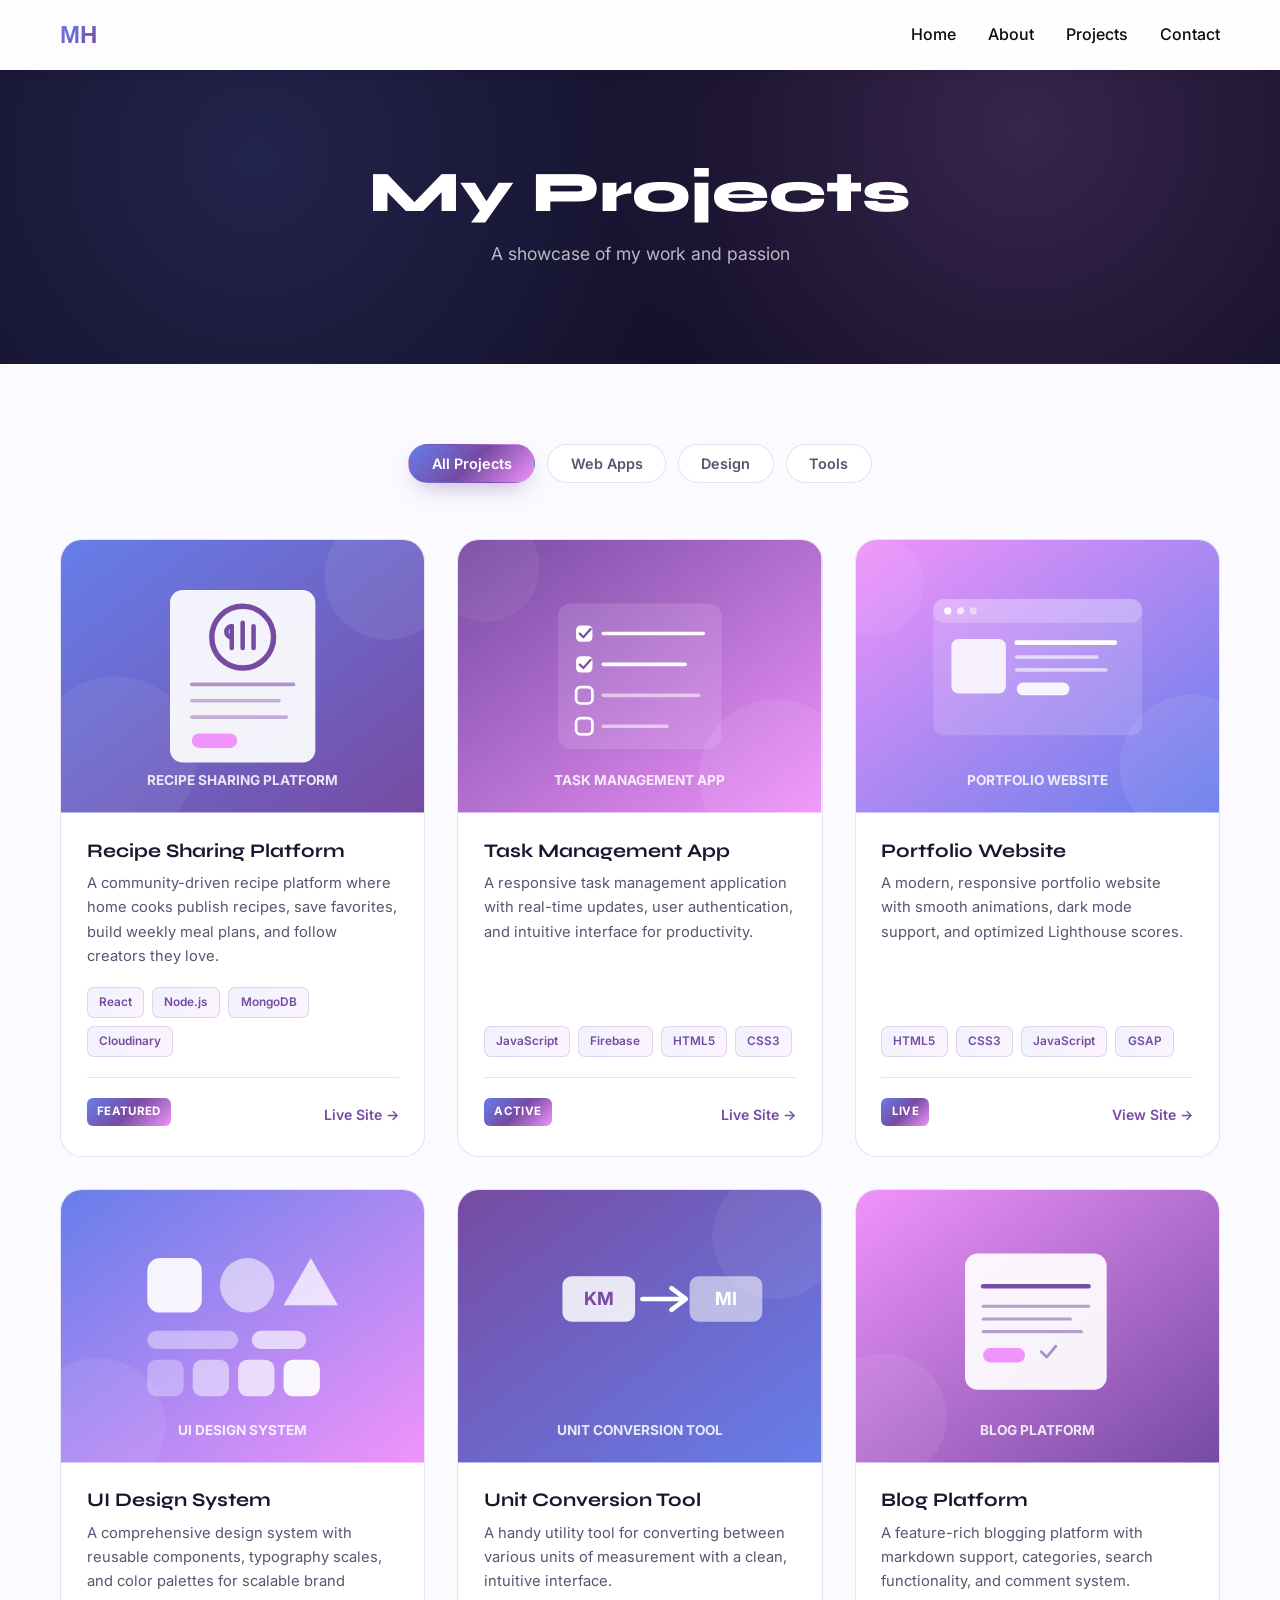
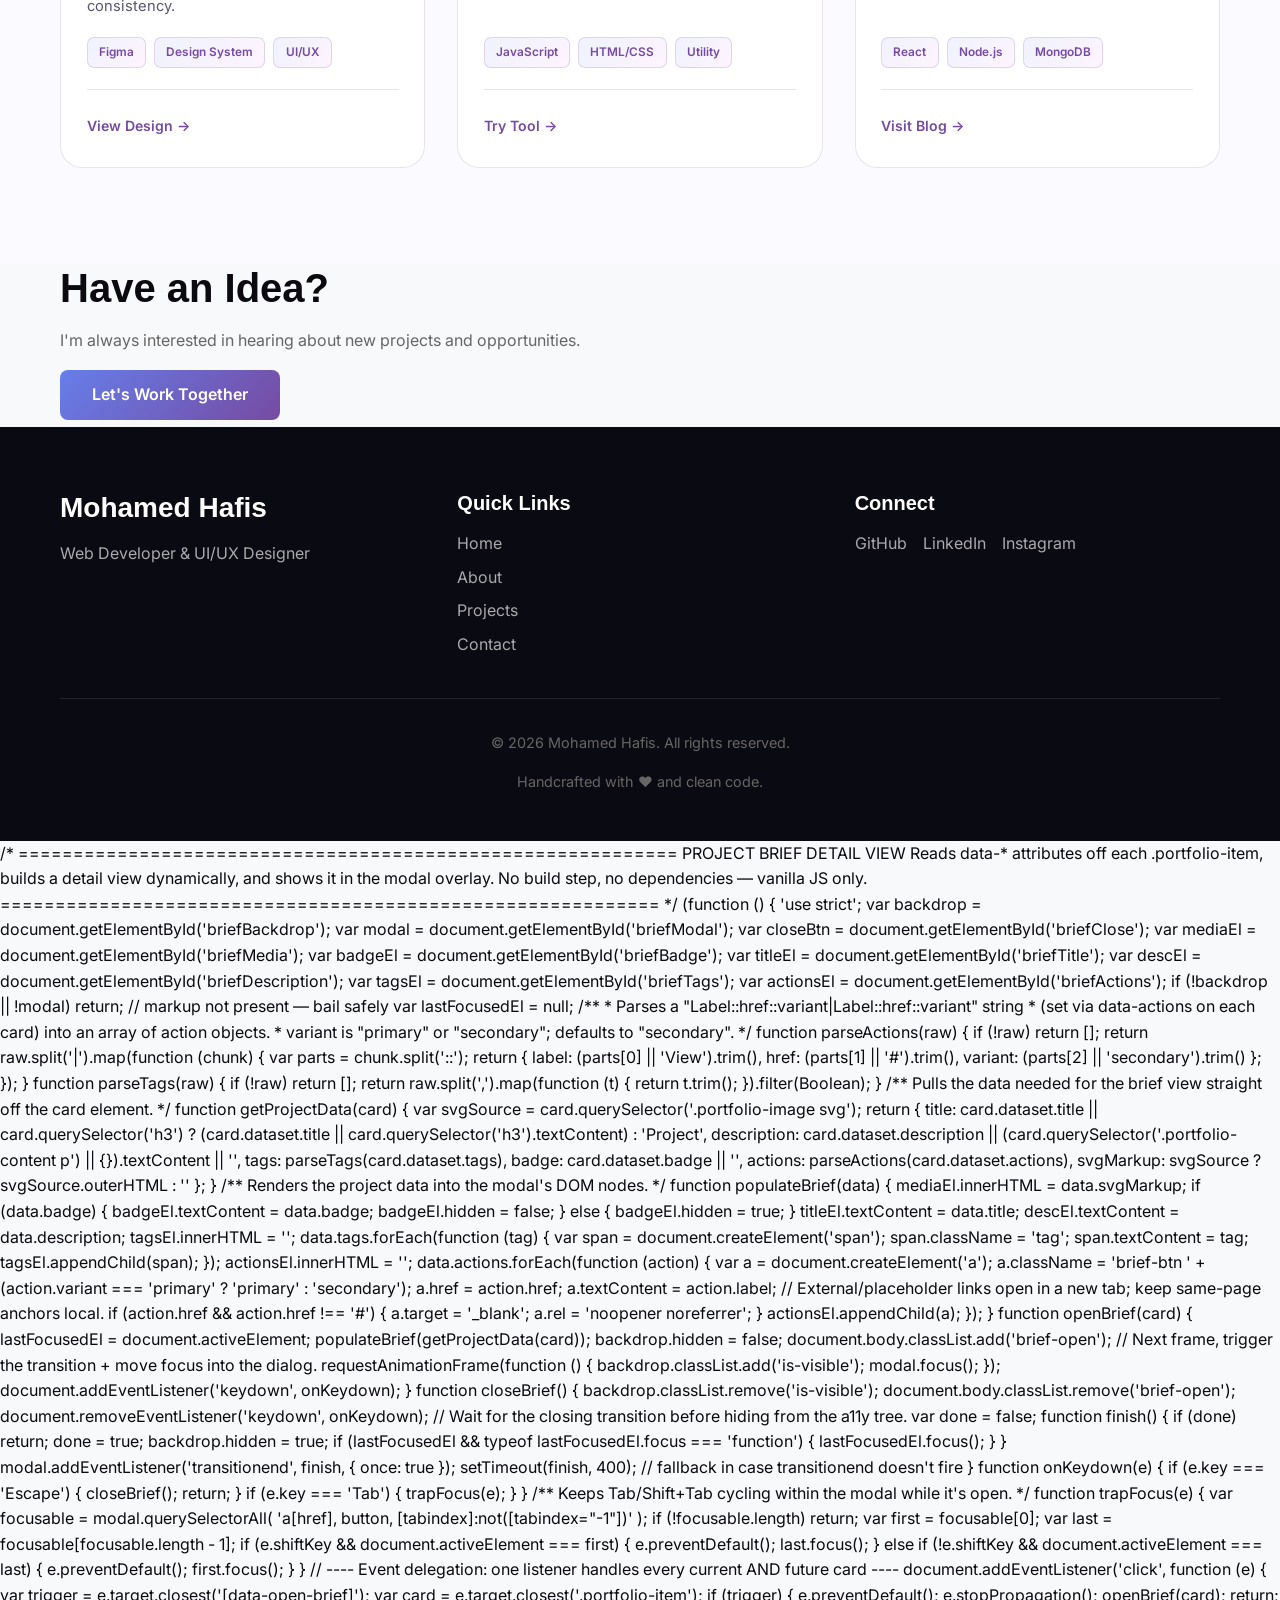
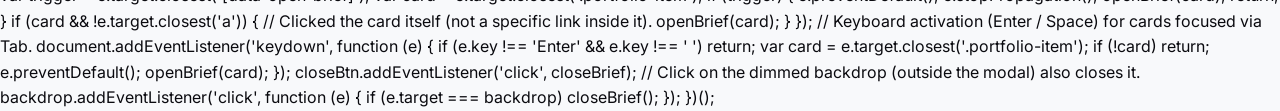
==== pages/projects.html @ 0336bd54 "Add files via upload" ====
<!DOCTYPE html>
<html lang="en">
<head>
    <meta charset="UTF-8">
    <meta name="viewport" content="width=device-width, initial-scale=1.0">
    <title>Projects - Mohamed Hafis</title>
    <link rel="stylesheet" href="../assets/css/styles.css">
    <link rel="preconnect" href="https://fonts.googleapis.com">
    <link rel="preconnect" href="https://fonts.gstatic.com" crossorigin>
    <link href="https://fonts.googleapis.com/css2?family=Inter:wght@300;400;500;600;700&family=Syne:wght@600;700;800&display=swap" rel="stylesheet">

    <!-- ============================================================
         PROJECTS PAGE — VISUAL REFRESH
         Same token system as about.html / contact.html: indigo
         #667eea / violet #764ba2 / pink #f093fb, Syne display, Inter
         body. Signature element: every placeholder image is replaced
         with a custom inline-SVG "frame" — a unique scene per project
         that visually explains what the project IS rather than
         showing a generic colored block. Each frame keeps its own
         2-color gradient drawn from the shared palette, so the grid
         feels cohesive instead of six unrelated icons.
         ============================================================ -->
    <style>
        .mh-projects {
            --ink: #1b1530;
            --muted: #5b5470;
            --indigo: #667eea;
            --violet: #764ba2;
            --pink: #f093fb;
            --spine: linear-gradient(135deg, var(--indigo), var(--violet), var(--pink));
            --paper: #fafaff;
            --line: rgba(118, 75, 162, 0.16);
        }

        .mh-projects * { box-sizing: border-box; }

        /* ---------- Hero ---------- */
        .mh-projects .page-hero {
            position: relative;
            overflow: hidden;
            background:
                radial-gradient(circle at 20% 30%, rgba(102,126,234,0.18), transparent 45%),
                radial-gradient(circle at 80% 20%, rgba(240,147,251,0.16), transparent 40%),
                #14102a;
            padding: 5.5rem 0 5rem;
            text-align: center;
        }

        .mh-projects .page-hero h1 {
            font-family: 'Syne', sans-serif;
            font-weight: 800;
            font-size: clamp(2.4rem, 5vw, 3.6rem);
            color: #ffffff;
            margin-bottom: 0.75rem;
        }

        .mh-projects .page-hero p {
            font-family: 'Inter', sans-serif;
            font-size: 1.1rem;
            color: rgba(255,255,255,0.7);
        }

        /* ---------- Portfolio section ---------- */
        .mh-projects .portfolio {
            background: var(--paper);
            padding: 5rem 0 6rem;
        }

        /* ---------- Filter buttons ---------- */
        .mh-projects .filter-buttons {
            display: flex;
            justify-content: center;
            flex-wrap: wrap;
            gap: 0.75rem;
            margin-bottom: 3.5rem;
        }

        .mh-projects .filter-btn {
            font-family: 'Inter', sans-serif;
            font-weight: 600;
            font-size: 0.9rem;
            padding: 0.65rem 1.4rem;
            border-radius: 999px;
            border: 1.5px solid var(--line);
            background: #ffffff;
            color: var(--muted);
            cursor: pointer;
            transition: all 0.3s ease;
        }

        .mh-projects .filter-btn:hover {
            border-color: rgba(118, 75, 162, 0.4);
            color: var(--ink);
            transform: translateY(-2px);
        }

        .mh-projects .filter-btn.active {
            background: var(--spine);
            color: #ffffff;
            border-color: transparent;
            box-shadow: 0 10px 24px -10px rgba(118, 75, 162, 0.55);
        }

        /* ---------- Grid & Cards ---------- */
        .mh-projects .portfolio-grid {
            display: grid;
            grid-template-columns: repeat(auto-fit, minmax(320px, 1fr));
            gap: 2rem;
        }

        .mh-projects .portfolio-item {
            background: #ffffff;
            border: 1px solid var(--line);
            border-radius: 22px;
            overflow: hidden;
            transition: transform 0.4s cubic-bezier(.2,.8,.2,1), box-shadow 0.4s ease, border-color 0.4s ease;
            display: flex;
            flex-direction: column;
        }

        .mh-projects .portfolio-item:hover {
            transform: translateY(-10px);
            border-color: rgba(118, 75, 162, 0.35);
            box-shadow: 0 30px 60px -24px rgba(102, 126, 234, 0.45), 0 0 0 1px rgba(240,147,251,0.15);
        }

        /* ---------- SVG preview frame (replaces placeholder image) ---------- */
        .mh-projects .portfolio-image {
            position: relative;
            aspect-ratio: 4 / 3;
            overflow: hidden;
        }

        .mh-projects .portfolio-image svg {
            width: 100%;
            height: 100%;
            display: block;
            transition: transform 0.5s ease;
        }

        .mh-projects .portfolio-item:hover .portfolio-image svg {
            transform: scale(1.06);
        }

        .mh-projects .portfolio-overlay {
            position: absolute;
            inset: 0;
            display: flex;
            align-items: center;
            justify-content: center;
            background: linear-gradient(165deg, rgba(27,21,48,0.0) 30%, rgba(27,21,48,0.78));
            opacity: 0;
            transition: opacity 0.35s ease;
        }

        .mh-projects .portfolio-item:hover .portfolio-overlay {
            opacity: 1;
        }

        .mh-projects .portfolio-link {
            font-family: 'Inter', sans-serif;
            font-weight: 700;
            font-size: 0.9rem;
            color: var(--ink);
            background: #ffffff;
            padding: 0.7rem 1.5rem;
            border-radius: 999px;
            text-decoration: none;
            transform: translateY(14px);
            opacity: 0;
            transition: transform 0.35s ease, opacity 0.35s ease;
        }

        .mh-projects .portfolio-item:hover .portfolio-link {
            transform: translateY(0);
            opacity: 1;
        }

        /* ---------- Card content ---------- */
        .mh-projects .portfolio-content {
            padding: 1.6rem 1.6rem 1.8rem;
            display: flex;
            flex-direction: column;
            flex: 1;
        }

        .mh-projects .portfolio-content h3 {
            font-family: 'Syne', sans-serif;
            font-weight: 700;
            font-size: 1.2rem;
            color: var(--ink);
            margin-bottom: 0.6rem;
        }

        .mh-projects .portfolio-content p {
            font-family: 'Inter', sans-serif;
            font-size: 0.92rem;
            line-height: 1.65;
            color: var(--muted);
            margin-bottom: 1.2rem;
            flex: 1;
        }

        .mh-projects .portfolio-tags {
            display: flex;
            flex-wrap: wrap;
            gap: 0.5rem;
            margin-bottom: 1.3rem;
        }

        .mh-projects .tag {
            font-family: 'Inter', sans-serif;
            font-weight: 600;
            font-size: 0.74rem;
            padding: 0.3rem 0.7rem;
            border-radius: 7px;
            background: linear-gradient(135deg, rgba(102,126,234,0.1), rgba(240,147,251,0.1));
            color: var(--violet);
            border: 1px solid rgba(118, 75, 162, 0.18);
        }

        .mh-projects .portfolio-meta {
            display: flex;
            align-items: center;
            justify-content: space-between;
            padding-top: 1.1rem;
            border-top: 1px solid var(--line);
        }

        .mh-projects .badge {
            font-family: 'Inter', sans-serif;
            font-weight: 700;
            font-size: 0.72rem;
            letter-spacing: 0.03em;
            text-transform: uppercase;
            padding: 0.3rem 0.65rem;
            border-radius: 6px;
            background: var(--spine);
            color: #ffffff;
        }

        .mh-projects .link-arrow {
            font-family: 'Inter', sans-serif;
            font-weight: 600;
            font-size: 0.88rem;
            color: var(--violet);
            text-decoration: none;
            transition: color 0.25s ease, transform 0.25s ease;
            display: inline-block;
        }

        .mh-projects .link-arrow:hover {
            color: var(--pink);
            transform: translateX(3px);
        }

        /* ---------- Reduced motion ---------- */
        @media (prefers-reduced-motion: reduce) {
            .mh-projects * { transition: none !important; }
        }

        /* ---------- Responsive ---------- */
        @media (max-width: 640px) {
            .mh-projects .filter-buttons { gap: 0.5rem; }
            .mh-projects .filter-btn { padding: 0.55rem 1.1rem; font-size: 0.84rem; }
        }

        /* ---------- Clickable card affordance ---------- */
        .mh-projects .portfolio-item {
            cursor: pointer;
        }

        .mh-projects .portfolio-item:focus-visible {
            outline: 2px solid var(--violet);
            outline-offset: 4px;
        }

        /* ============================================================
           PROJECT BRIEF DETAIL VIEW — modal overlay
           Reuses --indigo / --violet / --pink / --spine / --ink / --muted
           ============================================================ */
        .brief-backdrop {
            position: fixed;
            inset: 0;
            z-index: 1000;
            display: flex;
            align-items: center;
            justify-content: center;
            padding: 5vh 1.25rem;
            background: rgba(20, 16, 42, 0.6);
            backdrop-filter: blur(6px);
            opacity: 0;
            transition: opacity 0.3s ease;
        }

        .brief-backdrop[hidden] {
            display: none;
        }

        .brief-backdrop.is-visible {
            opacity: 1;
        }

        .brief-modal {
            position: relative;
            width: min(720px, 100%);
            max-height: 90vh;
            overflow-y: auto;
            background: #ffffff;
            border-radius: 24px;
            box-shadow: 0 40px 90px -30px rgba(27, 21, 48, 0.55);
            transform: translateY(28px) scale(0.97);
            opacity: 0;
            transition: transform 0.35s cubic-bezier(.2,.8,.2,1), opacity 0.3s ease;
        }

        .brief-backdrop.is-visible .brief-modal {
            transform: translateY(0) scale(1);
            opacity: 1;
        }

        .brief-close {
            position: absolute;
            top: 1.1rem;
            right: 1.1rem;
            z-index: 2;
            width: 38px;
            height: 38px;
            display: flex;
            align-items: center;
            justify-content: center;
            border-radius: 50%;
            border: none;
            background: rgba(255, 255, 255, 0.9);
            color: var(--ink);
            cursor: pointer;
            box-shadow: 0 6px 16px -4px rgba(27, 21, 48, 0.25);
            transition: background 0.25s ease, color 0.25s ease, transform 0.25s ease;
        }

        .brief-close:hover {
            background: var(--spine);
            color: #ffffff;
            transform: rotate(90deg);
        }

        .brief-media {
            aspect-ratio: 16 / 9;
            overflow: hidden;
            border-radius: 24px 24px 0 0;
        }

        .brief-media svg {
            width: 100%;
            height: 100%;
            display: block;
        }

        .brief-body {
            padding: 2rem 2.2rem 2.4rem;
        }

        .brief-badge {
            display: inline-block;
            font-family: 'Inter', sans-serif;
            font-weight: 700;
            font-size: 0.72rem;
            letter-spacing: 0.03em;
            text-transform: uppercase;
            padding: 0.32rem 0.75rem;
            border-radius: 6px;
            background: var(--spine);
            color: #ffffff;
            margin-bottom: 0.9rem;
        }

        .brief-title {
            font-family: 'Syne', sans-serif;
            font-weight: 800;
            font-size: clamp(1.5rem, 3vw, 2rem);
            color: var(--ink);
            margin-bottom: 0.9rem;
        }

        .brief-description {
            font-family: 'Inter', sans-serif;
            font-size: 1rem;
            line-height: 1.75;
            color: var(--muted);
            margin-bottom: 1.5rem;
        }

        .brief-tags {
            display: flex;
            flex-wrap: wrap;
            gap: 0.55rem;
            margin-bottom: 1.8rem;
            padding-bottom: 1.8rem;
            border-bottom: 1px solid var(--line);
        }

        .brief-tags .tag {
            font-family: 'Inter', sans-serif;
            font-weight: 600;
            font-size: 0.78rem;
            padding: 0.34rem 0.8rem;
            border-radius: 7px;
            background: linear-gradient(135deg, rgba(102,126,234,0.1), rgba(240,147,251,0.1));
            color: var(--violet);
            border: 1px solid rgba(118, 75, 162, 0.18);
        }

        .brief-actions {
            display: flex;
            flex-wrap: wrap;
            gap: 0.9rem;
        }

        .brief-actions .brief-btn {
            font-family: 'Inter', sans-serif;
            font-weight: 700;
            font-size: 0.92rem;
            padding: 0.8rem 1.6rem;
            border-radius: 999px;
            text-decoration: none;
            display: inline-flex;
            align-items: center;
            gap: 0.5rem;
            transition: transform 0.25s ease, box-shadow 0.25s ease, opacity 0.25s ease;
        }

        .brief-actions .brief-btn.primary {
            background: var(--spine);
            color: #ffffff;
            box-shadow: 0 14px 30px -12px rgba(118, 75, 162, 0.55);
        }

        .brief-actions .brief-btn.primary:hover {
            transform: translateY(-2px);
            box-shadow: 0 18px 36px -12px rgba(118, 75, 162, 0.65);
        }

        .brief-actions .brief-btn.secondary {
            background: #ffffff;
            color: var(--ink);
            border: 1.5px solid var(--line);
        }

        .brief-actions .brief-btn.secondary:hover {
            border-color: rgba(118, 75, 162, 0.4);
            transform: translateY(-2px);
        }

        /* Body lock while modal is open */
        body.brief-open {
            overflow: hidden;
        }

        @media (max-width: 640px) {
            .brief-backdrop { padding: 0; align-items: flex-end; }
            .brief-modal {
                width: 100%;
                max-height: 92vh;
                border-radius: 24px 24px 0 0;
            }
            .brief-media { border-radius: 24px 24px 0 0; }
            .brief-body { padding: 1.6rem 1.4rem 2rem; }
        }

        @media (prefers-reduced-motion: reduce) {
            .brief-backdrop, .brief-modal, .brief-close { transition: none !important; }
        }
    </style>
</head>
<body class="mh-projects">
    <!-- Navigation -->
    <nav class="navbar">
        <div class="container">
            <div class="nav-content">
                <div class="logo">
                    <a href="../index.html"><span class="logo-text">MH</span></a>
                </div>
                <ul class="nav-links">
                    <li><a href="../index.html">Home</a></li>
                    <li><a href="about.html">About</a></li>
                    <li><a href="projects.html">Projects</a></li>
                    <li><a href="contact.html">Contact</a></li>
                </ul>
                <div class="hamburger">
                    <span></span>
                    <span></span>
                    <span></span>
                </div>
            </div>
        </div>
    </nav>

    <!-- Projects Hero Section -->
    <section class="page-hero">
        <div class="container">
            <h1>My Projects</h1>
            <p>A showcase of my work and passion</p>
        </div>
    </section>

    <!-- Portfolio Filter -->
    <section class="portfolio">
        <div class="container">
            <div class="filter-buttons">
                <button class="filter-btn active" data-filter="all">All Projects</button>
                <button class="filter-btn" data-filter="web">Web Apps</button>
                <button class="filter-btn" data-filter="design">Design</button>
                <button class="filter-btn" data-filter="tools">Tools</button>
            </div>

            <!-- Projects Grid -->
            <div class="portfolio-grid">
                <!-- Project 1: Recipe Sharing Platform -->
                <div class="portfolio-item"
                     data-category="web"
                     tabindex="0"
                     role="button"
                     aria-haspopup="dialog"
                     data-title="Recipe Sharing Platform"
                     data-description="A community-driven recipe platform built with React and Node.js where home cooks can publish recipes, save favorites, build weekly meal plans, and follow creators. Includes ingredient-based search, serving-size scaling, and a print-friendly recipe view."
                     data-tags="React,Node.js,MongoDB,Cloudinary"
                     data-badge="Featured"
                     data-gradient="g1"
                     data-actions="Live Site::#::primary|Source Code::https://github.com/mdhafiss123-git::secondary">
                    <div class="portfolio-image">
                        <svg viewBox="0 0 400 300" xmlns="http://www.w3.org/2000/svg" role="img" aria-label="Recipe Sharing Platform illustration">
                            <defs>
                                <linearGradient id="g1" x1="0%" y1="0%" x2="100%" y2="100%">
                                    <stop offset="0%" stop-color="#667eea"/>
                                    <stop offset="100%" stop-color="#764ba2"/>
                                </linearGradient>
                            </defs>
                            <rect width="400" height="300" fill="url(#g1)"/>
                            <circle cx="60" cy="240" r="90" fill="#ffffff" opacity="0.06"/>
                            <circle cx="360" cy="40" r="70" fill="#ffffff" opacity="0.07"/>
                            <g transform="translate(120,55)">
                                <rect x="0" y="0" width="160" height="190" rx="14" fill="#ffffff" opacity="0.92"/>
                                <circle cx="80" cy="52" r="34" fill="none" stroke="#764ba2" stroke-width="6"/>
                                <path d="M68 40v24M80 36v28M92 40v24" stroke="#764ba2" stroke-width="5" stroke-linecap="round"/>
                                <path d="M68 40a6 6 0 0 0 0 12" fill="none" stroke="#764ba2" stroke-width="5" stroke-linecap="round"/>
                                <line x1="24" y1="104" x2="136" y2="104" stroke="#764ba2" stroke-width="4" stroke-linecap="round" opacity="0.55"/>
                                <line x1="24" y1="122" x2="120" y2="122" stroke="#764ba2" stroke-width="4" stroke-linecap="round" opacity="0.4"/>
                                <line x1="24" y1="140" x2="128" y2="140" stroke="#764ba2" stroke-width="4" stroke-linecap="round" opacity="0.4"/>
                                <rect x="24" y="158" width="50" height="16" rx="8" fill="#f093fb"/>
                            </g>
                            <text x="200" y="270" font-family="Inter, sans-serif" font-size="15" font-weight="700" fill="#ffffff" text-anchor="middle" opacity="0.85">RECIPE SHARING PLATFORM</text>
                        </svg>
                        <div class="portfolio-overlay">
                            <a href="#" class="portfolio-link" data-open-brief>View Project</a>
                        </div>
                    </div>
                    <div class="portfolio-content">
                        <h3>Recipe Sharing Platform</h3>
                        <p>A community-driven recipe platform where home cooks publish recipes, save favorites, build weekly meal plans, and follow creators they love.</p>
                        <div class="portfolio-tags">
                            <span class="tag">React</span>
                            <span class="tag">Node.js</span>
                            <span class="tag">MongoDB</span>
                            <span class="tag">Cloudinary</span>
                        </div>
                        <div class="portfolio-meta">
                            <span class="badge">Featured</span>
                            <a href="#" class="link-arrow" data-open-brief>Live Site →</a>
                        </div>
                    </div>
                </div>

                <!-- Project 2: Task Management App -->
                <div class="portfolio-item"
                     data-category="web"
                     tabindex="0"
                     role="button"
                     aria-haspopup="dialog"
                     data-title="Task Management App"
                     data-description="A responsive task management application with real-time updates, user authentication, and an intuitive interface for productivity. Supports drag-and-drop boards, due-date reminders, and shared team workspaces."
                     data-tags="JavaScript,Firebase,HTML5,CSS3"
                     data-badge="Active"
                     data-gradient="g2"
                     data-actions="Live Site::#::primary|Source Code::https://github.com/mdhafiss123-git::secondary">
                    <div class="portfolio-image">
                        <svg viewBox="0 0 400 300" xmlns="http://www.w3.org/2000/svg" role="img" aria-label="Task Management App illustration">
                            <defs>
                                <linearGradient id="g2" x1="0%" y1="0%" x2="100%" y2="100%">
                                    <stop offset="0%" stop-color="#764ba2"/>
                                    <stop offset="100%" stop-color="#f093fb"/>
                                </linearGradient>
                            </defs>
                            <rect width="400" height="300" fill="url(#g2)"/>
                            <circle cx="350" cy="260" r="85" fill="#ffffff" opacity="0.07"/>
                            <circle cx="30" cy="30" r="60" fill="#ffffff" opacity="0.06"/>
                            <g transform="translate(110,70)">
                                <rect x="0" y="0" width="180" height="160" rx="14" fill="#ffffff" opacity="0.12"/>
                                <g transform="translate(20,24)">
                                    <rect x="0" y="0" width="18" height="18" rx="5" fill="#ffffff"/>
                                    <path d="M4 9l4 4 8-9" stroke="#764ba2" stroke-width="2.4" fill="none" stroke-linecap="round" stroke-linejoin="round"/>
                                    <line x1="30" y1="9" x2="140" y2="9" stroke="#ffffff" stroke-width="4" stroke-linecap="round"/>
                                </g>
                                <g transform="translate(20,58)">
                                    <rect x="0" y="0" width="18" height="18" rx="5" fill="#ffffff"/>
                                    <path d="M4 9l4 4 8-9" stroke="#764ba2" stroke-width="2.4" fill="none" stroke-linecap="round" stroke-linejoin="round"/>
                                    <line x1="30" y1="9" x2="120" y2="9" stroke="#ffffff" stroke-width="4" stroke-linecap="round"/>
                                </g>
                                <g transform="translate(20,92)">
                                    <rect x="0" y="0" width="18" height="18" rx="5" fill="none" stroke="#ffffff" stroke-width="3"/>
                                    <line x1="30" y1="9" x2="135" y2="9" stroke="#ffffff" stroke-width="4" stroke-linecap="round" opacity="0.55"/>
                                </g>
                                <g transform="translate(20,126)">
                                    <rect x="0" y="0" width="18" height="18" rx="5" fill="none" stroke="#ffffff" stroke-width="3"/>
                                    <line x1="30" y1="9" x2="100" y2="9" stroke="#ffffff" stroke-width="4" stroke-linecap="round" opacity="0.55"/>
                                </g>
                            </g>
                            <text x="200" y="270" font-family="Inter, sans-serif" font-size="15" font-weight="700" fill="#ffffff" text-anchor="middle" opacity="0.85">TASK MANAGEMENT APP</text>
                        </svg>
                        <div class="portfolio-overlay">
                            <a href="#" class="portfolio-link" data-open-brief>View Project</a>
                        </div>
                    </div>
                    <div class="portfolio-content">
                        <h3>Task Management App</h3>
                        <p>A responsive task management application with real-time updates, user authentication, and intuitive interface for productivity.</p>
                        <div class="portfolio-tags">
                            <span class="tag">JavaScript</span>
                            <span class="tag">Firebase</span>
                            <span class="tag">HTML5</span>
                            <span class="tag">CSS3</span>
                        </div>
                        <div class="portfolio-meta">
                            <span class="badge">Active</span>
                            <a href="#" class="link-arrow" data-open-brief>Live Site →</a>
                        </div>
                    </div>
                </div>

                <!-- Project 3: Portfolio Website -->
                <div class="portfolio-item"
                     data-category="web"
                     tabindex="0"
                     role="button"
                     aria-haspopup="dialog"
                     data-title="Portfolio Website"
                     data-description="A modern, responsive portfolio website with smooth scroll animations, dark mode support, and optimized Lighthouse scores across performance, accessibility, and SEO."
                     data-tags="HTML5,CSS3,JavaScript,GSAP"
                     data-badge="Live"
                     data-gradient="g3"
                     data-actions="View Site::#::primary|Source Code::https://github.com/mdhafiss123-git::secondary">
                    <div class="portfolio-image">
                        <svg viewBox="0 0 400 300" xmlns="http://www.w3.org/2000/svg" role="img" aria-label="Portfolio Website illustration">
                            <defs>
                                <linearGradient id="g3" x1="0%" y1="0%" x2="100%" y2="100%">
                                    <stop offset="0%" stop-color="#f093fb"/>
                                    <stop offset="100%" stop-color="#667eea"/>
                                </linearGradient>
                            </defs>
                            <rect width="400" height="300" fill="url(#g3)"/>
                            <circle cx="370" cy="250" r="80" fill="#ffffff" opacity="0.07"/>
                            <circle cx="20" cy="50" r="55" fill="#ffffff" opacity="0.06"/>
                            <g transform="translate(85,65)">
                                <rect x="0" y="0" width="230" height="150" rx="12" fill="#ffffff" opacity="0.14"/>
                                <rect x="0" y="0" width="230" height="26" rx="12" fill="#ffffff" opacity="0.22"/>
                                <circle cx="16" cy="13" r="4" fill="#ffffff"/>
                                <circle cx="30" cy="13" r="4" fill="#ffffff" opacity="0.7"/>
                                <circle cx="44" cy="13" r="4" fill="#ffffff" opacity="0.45"/>
                                <rect x="20" y="44" width="60" height="60" rx="8" fill="#ffffff" opacity="0.85"/>
                                <line x1="92" y1="48" x2="200" y2="48" stroke="#ffffff" stroke-width="5" stroke-linecap="round"/>
                                <line x1="92" y1="64" x2="180" y2="64" stroke="#ffffff" stroke-width="4" stroke-linecap="round" opacity="0.6"/>
                                <line x1="92" y1="78" x2="190" y2="78" stroke="#ffffff" stroke-width="4" stroke-linecap="round" opacity="0.6"/>
                                <rect x="92" y="92" width="58" height="14" rx="7" fill="#ffffff" opacity="0.9"/>
                            </g>
                            <text x="200" y="270" font-family="Inter, sans-serif" font-size="15" font-weight="700" fill="#ffffff" text-anchor="middle" opacity="0.85">PORTFOLIO WEBSITE</text>
                        </svg>
                        <div class="portfolio-overlay">
                            <a href="#" class="portfolio-link" data-open-brief>View Project</a>
                        </div>
                    </div>
                    <div class="portfolio-content">
                        <h3>Portfolio Website</h3>
                        <p>A modern, responsive portfolio website with smooth animations, dark mode support, and optimized Lighthouse scores.</p>
                        <div class="portfolio-tags">
                            <span class="tag">HTML5</span>
                            <span class="tag">CSS3</span>
                            <span class="tag">JavaScript</span>
                            <span class="tag">GSAP</span>
                        </div>
                        <div class="portfolio-meta">
                            <span class="badge">Live</span>
                            <a href="#" class="link-arrow" data-open-brief>View Site →</a>
                        </div>
                    </div>
                </div>

                <!-- Project 4: UI Design System -->
                <div class="portfolio-item"
                     data-category="design"
                     tabindex="0"
                     role="button"
                     aria-haspopup="dialog"
                     data-title="UI Design System"
                     data-description="A comprehensive design system with reusable components, typography scales, and color palettes for scalable brand consistency across web and product teams. Documented in Figma with versioned component libraries."
                     data-tags="Figma,Design System,UI/UX"
                     data-gradient="g4"
                     data-actions="View Design::#::primary">
                    <div class="portfolio-image">
                        <svg viewBox="0 0 400 300" xmlns="http://www.w3.org/2000/svg" role="img" aria-label="UI Design System illustration">
                            <defs>
                                <linearGradient id="g4" x1="0%" y1="0%" x2="100%" y2="100%">
                                    <stop offset="0%" stop-color="#667eea"/>
                                    <stop offset="100%" stop-color="#f093fb"/>
                                </linearGradient>
                            </defs>
                            <rect width="400" height="300" fill="url(#g4)"/>
                            <circle cx="40" cy="260" r="75" fill="#ffffff" opacity="0.07"/>
                            <g transform="translate(95,75)">
                                <rect x="0" y="0" width="60" height="60" rx="14" fill="#ffffff" opacity="0.92"/>
                                <circle cx="110" cy="30" r="30" fill="#ffffff" opacity="0.55"/>
                                <polygon points="180,0 210,52 150,52" fill="#ffffff" opacity="0.75"/>
                                <rect x="0" y="80" width="100" height="20" rx="10" fill="#ffffff" opacity="0.4"/>
                                <rect x="115" y="80" width="60" height="20" rx="10" fill="#ffffff" opacity="0.65"/>
                                <rect x="0" y="112" width="40" height="40" rx="10" fill="#ffffff" opacity="0.3"/>
                                <rect x="50" y="112" width="40" height="40" rx="10" fill="#ffffff" opacity="0.5"/>
                                <rect x="100" y="112" width="40" height="40" rx="10" fill="#ffffff" opacity="0.7"/>
                                <rect x="150" y="112" width="40" height="40" rx="10" fill="#ffffff" opacity="0.92"/>
                            </g>
                            <text x="200" y="270" font-family="Inter, sans-serif" font-size="15" font-weight="700" fill="#ffffff" text-anchor="middle" opacity="0.85">UI DESIGN SYSTEM</text>
                        </svg>
                        <div class="portfolio-overlay">
                            <a href="#" class="portfolio-link" data-open-brief>View Design</a>
                        </div>
                    </div>
                    <div class="portfolio-content">
                        <h3>UI Design System</h3>
                        <p>A comprehensive design system with reusable components, typography scales, and color palettes for scalable brand consistency.</p>
                        <div class="portfolio-tags">
                            <span class="tag">Figma</span>
                            <span class="tag">Design System</span>
                            <span class="tag">UI/UX</span>
                        </div>
                        <div class="portfolio-meta">
                            <a href="#" class="link-arrow" data-open-brief>View Design →</a>
                        </div>
                    </div>
                </div>

                <!-- Project 5: Unit Conversion Tool -->
                <div class="portfolio-item"
                     data-category="tools"
                     tabindex="0"
                     role="button"
                     aria-haspopup="dialog"
                     data-title="Unit Conversion Tool"
                     data-description="A handy utility tool for converting between various units of measurement with a clean, intuitive interface. Supports length, weight, temperature, and currency, with instant results as you type."
                     data-tags="JavaScript,HTML/CSS,Utility"
                     data-gradient="g5"
                     data-actions="Try Tool::#::primary|Source Code::https://github.com/mdhafiss123-git::secondary">
                    <div class="portfolio-image">
                        <svg viewBox="0 0 400 300" xmlns="http://www.w3.org/2000/svg" role="img" aria-label="Unit Conversion Tool illustration">
                            <defs>
                                <linearGradient id="g5" x1="0%" y1="0%" x2="100%" y2="100%">
                                    <stop offset="0%" stop-color="#764ba2"/>
                                    <stop offset="100%" stop-color="#667eea"/>
                                </linearGradient>
                            </defs>
                            <rect width="400" height="300" fill="url(#g5)"/>
                            <circle cx="350" cy="50" r="70" fill="#ffffff" opacity="0.06"/>
                            <g transform="translate(115,95)">
                                <rect x="0" y="0" width="80" height="50" rx="10" fill="#ffffff" opacity="0.85"/>
                                <text x="40" y="32" font-family="Inter, sans-serif" font-size="20" font-weight="700" fill="#764ba2" text-anchor="middle">KM</text>
                                <path d="M88 25h44" stroke="#ffffff" stroke-width="5" stroke-linecap="round"/>
                                <path d="M120 13l16 12-16 12" fill="none" stroke="#ffffff" stroke-width="5" stroke-linecap="round" stroke-linejoin="round"/>
                                <rect x="140" y="0" width="80" height="50" rx="10" fill="#ffffff" opacity="0.55"/>
                                <text x="180" y="32" font-family="Inter, sans-serif" font-size="20" font-weight="700" fill="#ffffff" text-anchor="middle">MI</text>
                            </g>
                            <text x="200" y="270" font-family="Inter, sans-serif" font-size="15" font-weight="700" fill="#ffffff" text-anchor="middle" opacity="0.85">UNIT CONVERSION TOOL</text>
                        </svg>
                        <div class="portfolio-overlay">
                            <a href="#" class="portfolio-link" data-open-brief>View Tool</a>
                        </div>
                    </div>
                    <div class="portfolio-content">
                        <h3>Unit Conversion Tool</h3>
                        <p>A handy utility tool for converting between various units of measurement with a clean, intuitive interface.</p>
                        <div class="portfolio-tags">
                            <span class="tag">JavaScript</span>
                            <span class="tag">HTML/CSS</span>
                            <span class="tag">Utility</span>
                        </div>
                        <div class="portfolio-meta">
                            <a href="#" class="link-arrow" data-open-brief>Try Tool →</a>
                        </div>
                    </div>
                </div>

                <!-- Project 6: Blog Platform -->
                <div class="portfolio-item"
                     data-category="web"
                     tabindex="0"
                     role="button"
                     aria-haspopup="dialog"
                     data-title="Blog Platform"
                     data-description="A feature-rich blogging platform with markdown support, categories, search functionality, and a comment system. Built for fast publishing with image uploads, drafts, and SEO-friendly URLs."
                     data-tags="React,Node.js,MongoDB"
                     data-gradient="g6"
                     data-actions="Visit Blog::#::primary|Source Code::https://github.com/mdhafiss123-git::secondary">
                    <div class="portfolio-image">
                        <svg viewBox="0 0 400 300" xmlns="http://www.w3.org/2000/svg" role="img" aria-label="Blog Platform illustration">
                            <defs>
                                <linearGradient id="g6" x1="0%" y1="0%" x2="100%" y2="100%">
                                    <stop offset="0%" stop-color="#f093fb"/>
                                    <stop offset="100%" stop-color="#764ba2"/>
                                </linearGradient>
                            </defs>
                            <rect width="400" height="300" fill="url(#g6)"/>
                            <circle cx="30" cy="250" r="70" fill="#ffffff" opacity="0.07"/>
                            <g transform="translate(120,70)">
                                <path d="M0 14a14 14 0 0 1 14-14h128a14 14 0 0 1 14 14v122a14 14 0 0 1-14 14H14a14 14 0 0 1-14-14z" fill="#ffffff" opacity="0.92"/>
                                <line x1="20" y1="36" x2="136" y2="36" stroke="#764ba2" stroke-width="5" stroke-linecap="round"/>
                                <line x1="20" y1="58" x2="136" y2="58" stroke="#764ba2" stroke-width="3.5" stroke-linecap="round" opacity="0.5"/>
                                <line x1="20" y1="72" x2="116" y2="72" stroke="#764ba2" stroke-width="3.5" stroke-linecap="round" opacity="0.5"/>
                                <line x1="20" y1="86" x2="128" y2="86" stroke="#764ba2" stroke-width="3.5" stroke-linecap="round" opacity="0.5"/>
                                <rect x="20" y="104" width="46" height="16" rx="8" fill="#f093fb"/>
                                <path d="M84 108l6 6 10-12" stroke="#764ba2" stroke-width="3" fill="none" stroke-linecap="round" stroke-linejoin="round" opacity="0.6"/>
                            </g>
                            <text x="200" y="270" font-family="Inter, sans-serif" font-size="15" font-weight="700" fill="#ffffff" text-anchor="middle" opacity="0.85">BLOG PLATFORM</text>
                        </svg>
                        <div class="portfolio-overlay">
                            <a href="#" class="portfolio-link" data-open-brief>View Blog</a>
                        </div>
                    </div>
                    <div class="portfolio-content">
                        <h3>Blog Platform</h3>
                        <p>A feature-rich blogging platform with markdown support, categories, search functionality, and comment system.</p>
                        <div class="portfolio-tags">
                            <span class="tag">React</span>
                            <span class="tag">Node.js</span>
                            <span class="tag">MongoDB</span>
                        </div>
                        <div class="portfolio-meta">
                            <a href="#" class="link-arrow" data-open-brief>Visit Blog →</a>
                        </div>
                    </div>
                </div>
            </div>
        </div>
    </section>

    <!-- CTA Section -->
    <section class="cta-section">
        <div class="container">
            <h2>Have an Idea?</h2>
            <p>I'm always interested in hearing about new projects and opportunities.</p>
            <a href="contact.html" class="btn btn-primary">Let's Work Together</a>
        </div>
    </section>

    <!-- Footer -->
    <footer class="footer">
        <div class="container">
            <div class="footer-content">
                <div class="footer-section">
                    <h3>Mohamed Hafis</h3>
                    <p>Web Developer & UI/UX Designer</p>
                </div>
                <div class="footer-section">
                    <h4>Quick Links</h4>
                    <ul>
                        <li><a href="../index.html">Home</a></li>
                        <li><a href="about.html">About</a></li>
                        <li><a href="projects.html">Projects</a></li>
                        <li><a href="contact.html">Contact</a></li>
                    </ul>
                </div>
                <div class="footer-section">
                    <h4>Connect</h4>
                    <div class="social-links">
                        <a href="https://github.com/mdhafiss123-git" target="_blank">GitHub</a>
                        <a href="https://www.linkedin.com/in/mdhafiss123" target="_blank">LinkedIn</a>
                        <a href="https://www.instagram.com/mdhafiss123" target="_blank">Instagram</a>
                    </div>
                </div>
            </div>
            <div class="footer-bottom">
                <p>&copy; 2026 Mohamed Hafis. All rights reserved.</p>
                <p>Handcrafted with ❤️ and clean code.</p>
            </div>
        </div>
    </footer>

    <!-- ============================================================
         PROJECT BRIEF DETAIL VIEW (modal)
         Populated dynamically by JS from each .portfolio-item's
         data-* attributes. role="dialog" + aria-modal for a11y.
         ============================================================ -->
    <div class="brief-backdrop" id="briefBackdrop" hidden>
        <div class="brief-modal"
             id="briefModal"
             role="dialog"
             aria-modal="true"
             aria-labelledby="briefTitle"
             tabindex="-1">
            <button type="button" class="brief-close" id="briefClose" aria-label="Close project brief">
                <svg viewBox="0 0 24 24" width="20" height="20" aria-hidden="true">
                    <path d="M5 5l14 14M19 5L5 19" stroke="currentColor" stroke-width="2.4" stroke-linecap="round"/>
                </svg>
            </button>

            <div class="brief-media" id="briefMedia"></div>

            <div class="brief-body">
                <span class="brief-badge" id="briefBadge" hidden></span>
                <h2 class="brief-title" id="briefTitle"></h2>
                <p class="brief-description" id="briefDescription"></p>

                <div class="brief-tags" id="briefTags"></div>

                <div class="brief-actions" id="briefActions"></div>
            </div>
        </div>
    </div>

    <script src="../assets/js/script.js"></script>
    <script src="../assets/js/portfolio-filter.js"></script>
    <script src="../assets/js/project-brief.js"></script>
</body>
</html>
/* ============================================================
   PROJECT BRIEF DETAIL VIEW
   Reads data-* attributes off each .portfolio-item, builds a
   detail view dynamically, and shows it in the modal overlay.
   No build step, no dependencies — vanilla JS only.
   ============================================================ */
(function () {
    'use strict';

    var backdrop = document.getElementById('briefBackdrop');
    var modal = document.getElementById('briefModal');
    var closeBtn = document.getElementById('briefClose');
    var mediaEl = document.getElementById('briefMedia');
    var badgeEl = document.getElementById('briefBadge');
    var titleEl = document.getElementById('briefTitle');
    var descEl = document.getElementById('briefDescription');
    var tagsEl = document.getElementById('briefTags');
    var actionsEl = document.getElementById('briefActions');

    if (!backdrop || !modal) return; // markup not present — bail safely

    var lastFocusedEl = null;

    /**
     * Parses a "Label::href::variant|Label::href::variant" string
     * (set via data-actions on each card) into an array of action objects.
     * variant is "primary" or "secondary"; defaults to "secondary".
     */
    function parseActions(raw) {
        if (!raw) return [];
        return raw.split('|').map(function (chunk) {
            var parts = chunk.split('::');
            return {
                label: (parts[0] || 'View').trim(),
                href: (parts[1] || '#').trim(),
                variant: (parts[2] || 'secondary').trim()
            };
        });
    }

    function parseTags(raw) {
        if (!raw) return [];
        return raw.split(',').map(function (t) { return t.trim(); }).filter(Boolean);
    }

    /** Pulls the data needed for the brief view straight off the card element. */
    function getProjectData(card) {
        var svgSource = card.querySelector('.portfolio-image svg');
        return {
            title: card.dataset.title || card.querySelector('h3') ? (card.dataset.title || card.querySelector('h3').textContent) : 'Project',
            description: card.dataset.description || (card.querySelector('.portfolio-content p') || {}).textContent || '',
            tags: parseTags(card.dataset.tags),
            badge: card.dataset.badge || '',
            actions: parseActions(card.dataset.actions),
            svgMarkup: svgSource ? svgSource.outerHTML : ''
        };
    }

    /** Renders the project data into the modal's DOM nodes. */
    function populateBrief(data) {
        mediaEl.innerHTML = data.svgMarkup;

        if (data.badge) {
            badgeEl.textContent = data.badge;
            badgeEl.hidden = false;
        } else {
            badgeEl.hidden = true;
        }

        titleEl.textContent = data.title;
        descEl.textContent = data.description;

        tagsEl.innerHTML = '';
        data.tags.forEach(function (tag) {
            var span = document.createElement('span');
            span.className = 'tag';
            span.textContent = tag;
            tagsEl.appendChild(span);
        });

        actionsEl.innerHTML = '';
        data.actions.forEach(function (action) {
            var a = document.createElement('a');
            a.className = 'brief-btn ' + (action.variant === 'primary' ? 'primary' : 'secondary');
            a.href = action.href;
            a.textContent = action.label;
            // External/placeholder links open in a new tab; keep same-page anchors local.
            if (action.href && action.href !== '#') {
                a.target = '_blank';
                a.rel = 'noopener noreferrer';
            }
            actionsEl.appendChild(a);
        });
    }

    function openBrief(card) {
        lastFocusedEl = document.activeElement;
        populateBrief(getProjectData(card));

        backdrop.hidden = false;
        document.body.classList.add('brief-open');

        // Next frame, trigger the transition + move focus into the dialog.
        requestAnimationFrame(function () {
            backdrop.classList.add('is-visible');
            modal.focus();
        });

        document.addEventListener('keydown', onKeydown);
    }

    function closeBrief() {
        backdrop.classList.remove('is-visible');
        document.body.classList.remove('brief-open');
        document.removeEventListener('keydown', onKeydown);

        // Wait for the closing transition before hiding from the a11y tree.
        var done = false;
        function finish() {
            if (done) return;
            done = true;
            backdrop.hidden = true;
            if (lastFocusedEl && typeof lastFocusedEl.focus === 'function') {
                lastFocusedEl.focus();
            }
        }
        modal.addEventListener('transitionend', finish, { once: true });
        setTimeout(finish, 400); // fallback in case transitionend doesn't fire
    }

    function onKeydown(e) {
        if (e.key === 'Escape') {
            closeBrief();
            return;
        }
        if (e.key === 'Tab') {
            trapFocus(e);
        }
    }

    /** Keeps Tab/Shift+Tab cycling within the modal while it's open. */
    function trapFocus(e) {
        var focusable = modal.querySelectorAll(
            'a[href], button, [tabindex]:not([tabindex="-1"])'
        );
        if (!focusable.length) return;

        var first = focusable[0];
        var last = focusable[focusable.length - 1];

        if (e.shiftKey && document.activeElement === first) {
            e.preventDefault();
            last.focus();
        } else if (!e.shiftKey && document.activeElement === last) {
            e.preventDefault();
            first.focus();
        }
    }

    // ---- Event delegation: one listener handles every current AND future card ----
    document.addEventListener('click', function (e) {
        var trigger = e.target.closest('[data-open-brief]');
        var card = e.target.closest('.portfolio-item');

        if (trigger) {
            e.preventDefault();
            e.stopPropagation();
            openBrief(card);
            return;
        }

        if (card && !e.target.closest('a')) {
            // Clicked the card itself (not a specific link inside it).
            openBrief(card);
        }
    });

    // Keyboard activation (Enter / Space) for cards focused via Tab.
    document.addEventListener('keydown', function (e) {
        if (e.key !== 'Enter' && e.key !== ' ') return;
        var card = e.target.closest('.portfolio-item');
        if (!card) return;
        e.preventDefault();
        openBrief(card);
    });

    closeBtn.addEventListener('click', closeBrief);

    // Click on the dimmed backdrop (outside the modal) also closes it.
    backdrop.addEventListener('click', function (e) {
        if (e.target === backdrop) closeBrief();
    });
})();
---- assets/css/styles.css ----
/* ====================
   CSS VARIABLES & RESET
==================== */

* {
    margin: 0;
    padding: 0;
    box-sizing: border-box;
}

:root {
    --primary-color: #667eea;
    --secondary-color: #764ba2;
    --accent-color: #f093fb;
    --text-dark: #0a0a0f;
    --text-light: #666;
    --bg-light: #f8f9fb;
    --bg-white: #ffffff;
    --border-color: #e0e0e0;
    --shadow-sm: 0 2px 8px rgba(0,0,0,0.08);
    --shadow-md: 0 8px 24px rgba(0,0,0,0.12);
    --shadow-lg: 0 20px 40px rgba(0,0,0,0.15);
    --transition: all 0.3s ease;

    --font-body: 'Inter', sans-serif;
    --font-display: 'Sora', sans-serif;
    --font-tech: 'Space Grotesk', sans-serif;
    --font-mono: 'JetBrains Mono', monospace;
}

html {
    scroll-behavior: smooth;
}

body {
    font-family: var(--font-body);
    background-color: var(--bg-light);
    color: var(--text-dark);
    line-height: 1.6;
    position: relative;
}

/* Subtle global background effect: soft ambient gradient blobs + fine grid,
   fixed behind all content so every section shares the same atmosphere */
body::before {
    content: '';
    position: fixed;
    inset: 0;
    z-index: -2;
    background:
        radial-gradient(ellipse 900px 600px at 8% 0%, rgba(102, 126, 234, 0.07), transparent 60%),
        radial-gradient(ellipse 800px 700px at 95% 25%, rgba(240, 147, 251, 0.06), transparent 60%),
        radial-gradient(ellipse 700px 600px at 15% 85%, rgba(118, 75, 162, 0.05), transparent 60%);
    pointer-events: none;
}

body::after {
    content: '';
    position: fixed;
    inset: 0;
    z-index: -1;
    background-image:
        linear-gradient(rgba(102, 126, 234, 0.035) 1px, transparent 1px),
        linear-gradient(90deg, rgba(102, 126, 234, 0.035) 1px, transparent 1px);
    background-size: 48px 48px;
    mask-image: radial-gradient(ellipse 1400px 900px at 50% 0%, black 0%, transparent 75%);
    pointer-events: none;
}

.container {
    max-width: 1200px;
    margin: 0 auto;
    padding: 0 20px;
}

/* ====================
   TYPOGRAPHY
==================== */

h1, h2, h3, h4, h5, h6 {
    font-family: var(--font-display);
    font-weight: 600;
    line-height: 1.2;
    margin-bottom: 1rem;
    color: var(--text-dark);
}

h1 { font-size: 3.5rem; }
h2 { font-size: 2.5rem; }
h3 { font-size: 1.75rem; }
h4 { font-size: 1.25rem; }

p {
    color: var(--text-light);
    margin-bottom: 1rem;
}

a {
    text-decoration: none;
    color: var(--primary-color);
    transition: var(--transition);
}

a:hover {
    color: var(--secondary-color);
}

.eyebrow {
    display: inline-flex;
    align-items: center;
    gap: 0.4rem;
    font-family: var(--font-mono);
    font-size: 0.78rem;
    font-weight: 600;
    letter-spacing: 0.12em;
    text-transform: uppercase;
    color: var(--primary-color);
    background: rgba(102, 126, 234, 0.08);
    border: 1px solid rgba(102, 126, 234, 0.18);
    padding: 0.35rem 0.9rem;
    border-radius: 30px;
    margin-bottom: 1rem;
}

.eyebrow-icon {
    width: 13px;
    height: 13px;
    flex-shrink: 0;
}

.eyebrow-light {
    color: #c7d2fe;
    background: rgba(255,255,255,0.08);
    border-color: rgba(255,255,255,0.18);
}

.section-title {
    text-align: center;
    font-size: 2.5rem;
    margin-bottom: 1rem;
    position: relative;
    display: block;
}

.section-subtitle {
    text-align: center;
    color: var(--text-light);
    margin-bottom: 2.5rem;
    font-size: 0.95rem;
}

/* Inline SVG icon defaults */
svg {
    width: 1em;
    height: 1em;
}

/* ====================
   NAVBAR
==================== */

.navbar {
    position: sticky;
    top: 0;
    background: rgba(255,255,255,0.85);
    backdrop-filter: blur(12px);
    box-shadow: var(--shadow-sm);
    z-index: 1000;
    padding: 1rem 0;
}

.nav-content {
    display: flex;
    justify-content: space-between;
    align-items: center;
}

.logo {
    font-family: var(--font-display);
    font-size: 1.5rem;
    font-weight: 700;
}

.logo-text {
    background: linear-gradient(135deg, var(--primary-color), var(--secondary-color));
    -webkit-background-clip: text;
    -webkit-text-fill-color: transparent;
    background-clip: text;
}

.nav-links {
    display: flex;
    list-style: none;
    gap: 2rem;
}

.nav-links a {
    color: var(--text-dark);
    font-weight: 500;
    transition: var(--transition);
}

.nav-links a:hover {
    color: var(--primary-color);
}

.hamburger {
    display: none;
    flex-direction: column;
    cursor: pointer;
}

.hamburger span {
    width: 25px;
    height: 3px;
    background: var(--text-dark);
    margin: 5px 0;
    transition: var(--transition);
}

/* ====================
   BUTTONS
==================== */

.btn {
    display: inline-block;
    padding: 12px 32px;
    border-radius: 8px;
    font-weight: 600;
    transition: var(--transition);
    cursor: pointer;
    border: none;
    text-align: center;
}

.btn-primary {
    background: linear-gradient(135deg, var(--primary-color), var(--secondary-color));
    color: white;
}

.btn-primary:hover {
    transform: translateY(-2px);
    box-shadow: var(--shadow-md);
}

.btn-secondary {
    background: var(--bg-light);
    color: var(--primary-color);
    border: 2px solid var(--primary-color);
}

.btn-secondary:hover {
    background: var(--primary-color);
    color: white;
}

.btn-icon-svg, .link-arrow-icon {
    width: 1em;
    height: 1em;
    vertical-align: -0.12em;
}

/* ====================
   HERO SECTION
==================== */

.hero-modern {
    padding: 100px 0;
    background: linear-gradient(135deg, #f8f9fb 0%, rgba(102, 126, 234, 0.03) 50%, rgba(240, 147, 251, 0.03) 100%);
    position: relative;
    overflow: hidden;
}

.hero-background {
    position: absolute;
    inset: 0;
    overflow: hidden;
    pointer-events: none;
}

.hero-decoration {
    position: absolute;
    border-radius: 50%;
    filter: blur(60px);
    opacity: 0.35;
}

.hero-decoration-1 {
    width: 350px;
    height: 350px;
    background: var(--primary-color);
    top: -100px;
    right: -80px;
}

.hero-decoration-2 {
    width: 280px;
    height: 280px;
    background: var(--accent-color);
    bottom: -60px;
    left: -60px;
}

.hero-decoration-3 {
    width: 200px;
    height: 200px;
    background: var(--secondary-color);
    top: 40%;
    left: 35%;
    opacity: 0.18;
}

.hero-grain {
    position: absolute;
    inset: 0;
    background-image: radial-gradient(rgba(0,0,0,0.025) 1px, transparent 1px);
    background-size: 3px 3px;
    opacity: 0.5;
}

.hero-grid {
    display: grid;
    grid-template-columns: 1.1fr 0.9fr;
    gap: 3rem;
    align-items: center;
    position: relative;
    z-index: 1;
}

.hero-title-modern {
    font-size: 3.4rem;
    margin-bottom: 1.5rem;
}

.title-line {
    display: block;
}

.title-line-dark {
    color: #050507;
    font-weight: 700;
}

.title-highlight {
    display: block;
    background: linear-gradient(135deg, var(--primary-color), var(--secondary-color), var(--accent-color));
    -webkit-background-clip: text;
    -webkit-text-fill-color: transparent;
    background-clip: text;
}

.hero-description {
    font-size: 1.1rem;
    max-width: 540px;
    margin-bottom: 2rem;
}

.hero-stats-modern {
    display: flex;
    gap: 2.5rem;
    margin-bottom: 2.5rem;
    transition: opacity 0.35s ease, transform 0.35s ease;
}

.hero-stats-modern.is-hidden {
    opacity: 0;
    transform: translateY(-14px);
    pointer-events: none;
}

.stat-number-large {
    font-family: var(--font-display);
    font-size: 2.2rem;
    font-weight: 700;
    background: linear-gradient(135deg, var(--primary-color), var(--secondary-color));
    -webkit-background-clip: text;
    -webkit-text-fill-color: transparent;
    background-clip: text;
}

.stat-label-large {
    font-size: 0.85rem;
    color: var(--text-light);
    margin-top: 0.25rem;
}

.hero-buttons-modern {
    display: flex;
    gap: 1.2rem;
    flex-wrap: wrap;
}

.btn-modern {
    display: inline-flex;
    align-items: center;
    gap: 0.5rem;
    padding: 14px 30px;
    border-radius: 10px;
    font-weight: 600;
    transition: var(--transition);
}

.btn-primary-modern {
    background: linear-gradient(135deg, var(--primary-color), var(--secondary-color));
    color: white;
    box-shadow: 0 10px 25px rgba(102, 126, 234, 0.3);
}

.btn-primary-modern:hover {
    transform: translateY(-3px);
    box-shadow: 0 15px 35px rgba(102, 126, 234, 0.4);
    color: white;
}

.btn-secondary-modern {
    background: transparent;
    color: var(--text-dark);
    border: 2px solid rgba(10,10,15,0.15);
}

.btn-secondary-modern:hover {
    border-color: var(--primary-color);
    color: var(--primary-color);
    transform: translateY(-3px);
}

/* Hero right: textless violet gradient box (replaces profile photo) */
.hero-right {
    display: flex;
    justify-content: center;
    position: relative;
    z-index: 1;
}

.hero-image-wrapper {
    position: relative;
    width: 100%;
    max-width: 420px;
}

.hero-gradient-box {
    width: 100%;
    aspect-ratio: 1 / 1;
    border-radius: 28px;
    position: relative;
    overflow: hidden;
    background: linear-gradient(135deg, #5b6ee8 0%, #8b5cf6 35%, #c084fc 65%, #f093fb 100%);
    background-size: 200% 200%;
    animation: heroGradientShift 10s ease infinite;
    box-shadow: 0 30px 60px rgba(102, 126, 234, 0.35), inset 0 0 80px rgba(255,255,255,0.08);
}

.gradient-box-mesh {
    position: absolute;
    inset: 0;
    background:
        radial-gradient(circle at 25% 20%, rgba(255,255,255,0.35), transparent 40%),
        radial-gradient(circle at 80% 75%, rgba(118, 75, 162, 0.5), transparent 45%);
    mix-blend-mode: overlay;
}

.gradient-box-grid {
    position: absolute;
    inset: 0;
    background-image:
        linear-gradient(rgba(255,255,255,0.12) 1px, transparent 1px),
        linear-gradient(90deg, rgba(255,255,255,0.12) 1px, transparent 1px);
    background-size: 40px 40px;
    opacity: 0.5;
}

@keyframes heroGradientShift {
    0%, 100% { background-position: 0% 50%; }
    50% { background-position: 100% 50%; }
}

.image-decoration {
    position: absolute;
    border-radius: 50%;
    z-index: -1;
}

.image-deco-1 {
    width: 120px;
    height: 120px;
    background: linear-gradient(135deg, var(--primary-color), var(--accent-color));
    top: -30px;
    right: -30px;
    opacity: 0.25;
    filter: blur(20px);
}

.image-deco-2 {
    width: 90px;
    height: 90px;
    background: var(--secondary-color);
    bottom: -20px;
    left: -20px;
    opacity: 0.2;
    filter: blur(20px);
}

/* ====================
   ABOUT PREVIEW (professional two-column layout, icon-free)
==================== */

.about-preview {
    padding: 100px 0;
    background: var(--bg-white);
}

.about-layout {
    display: grid;
    grid-template-columns: 1.15fr 0.85fr;
    gap: 4rem;
    align-items: start;
}

.about-intro-col h2 {
    font-size: 2.4rem;
    margin-bottom: 1.3rem;
    max-width: 480px;
}

.about-lead {
    font-size: 1.15rem;
    color: var(--text-dark);
    font-weight: 500;
    margin-bottom: 1.2rem;
}

.about-intro-col p {
    font-size: 1.02rem;
    margin-bottom: 1.3rem;
    max-width: 540px;
}

.about-credentials {
    display: flex;
    gap: 2.5rem;
    margin: 2rem 0 2.2rem;
    padding-top: 2rem;
    border-top: 1px solid var(--border-color);
}

.credential {
    display: flex;
    flex-direction: column;
}

.credential-icon {
    width: 38px;
    height: 38px;
    border-radius: 10px;
    display: flex;
    align-items: center;
    justify-content: center;
    background: linear-gradient(135deg, rgba(102,126,234,0.12), rgba(240,147,251,0.12));
    color: var(--primary-color);
    margin-bottom: 0.7rem;
}

.credential-icon svg {
    width: 18px;
    height: 18px;
}

.credential-number {
    font-family: var(--font-display);
    font-size: 2rem;
    font-weight: 700;
    color: var(--text-dark);
    line-height: 1;
}

.credential-label {
    font-size: 0.82rem;
    color: var(--text-light);
    margin-top: 0.4rem;
}

.link-arrow {
    display: inline-flex;
    align-items: center;
    gap: 0.4rem;
    font-weight: 600;
    color: var(--primary-color);
    margin-top: 0.5rem;
    border-bottom: 1px solid transparent;
}

.link-arrow:hover {
    border-bottom-color: var(--primary-color);
}

.link-arrow-icon {
    width: 0.85em;
    height: 0.85em;
}

/* Skills panel: bordered card with icon-labelled header */
.skills-panel {
    background: var(--bg-light);
    border: 1px solid var(--border-color);
    border-radius: 16px;
    padding: 2.4rem 2.2rem;
}

.skills-panel-label {
    display: flex;
    align-items: center;
    gap: 0.5rem;
    font-family: var(--font-mono);
    font-size: 0.75rem;
    letter-spacing: 0.1em;
    text-transform: uppercase;
    color: var(--text-light);
    font-weight: 600;
    margin-bottom: 1.8rem;
    padding-bottom: 1.2rem;
    border-bottom: 1px solid var(--border-color);
}

.skills-panel-icon {
    width: 15px;
    height: 15px;
    color: var(--primary-color);
}

.skills-list {
    list-style: none;
}

.skills-list-item {
    margin-bottom: 1.4rem;
}

.skills-list-item:last-child {
    margin-bottom: 0;
}

.skills-list-row {
    display: flex;
    justify-content: space-between;
    align-items: baseline;
    margin-bottom: 0.5rem;
}

.skills-list-name {
    font-weight: 600;
    font-size: 0.95rem;
    color: var(--text-dark);
}

.skills-list-percent {
    font-family: var(--font-mono);
    font-size: 0.8rem;
    color: var(--text-light);
}

.skills-list-bar {
    width: 100%;
    height: 6px;
    border-radius: 4px;
    background: rgba(10,10,15,0.08);
    overflow: hidden;
}

.skills-list-bar span {
    display: block;
    height: 100%;
    border-radius: 4px;
    background: linear-gradient(90deg, var(--primary-color), var(--secondary-color));
}

/* ====================
   PHILOSOPHY
==================== */

.philosophy {
    padding: 70px 0;
    background: linear-gradient(135deg, rgba(102,126,234,0.05), rgba(240,147,251,0.05));
    text-align: center;
}

.philosophy-quote {
    font-size: 2rem;
    font-style: italic;
    max-width: 800px;
    margin: 0 auto 1rem;
    color: var(--text-dark);
}

.philosophy-subtext {
    max-width: 600px;
    margin: 0 auto;
}

/* ====================
   GITHUB ACTIVITY (premium neumorphic cards)
==================== */

.github-activity {
    padding: 90px 0;
    background: var(--bg-white);
}

.github-grid {
    display: grid;
    grid-template-columns: repeat(3, 1fr);
    gap: 2rem;
    margin-bottom: 2.5rem;
}

.github-card {
    background: #f4f6fb;
    border-radius: 22px;
    padding: 2.4rem 1.8rem;
    text-align: center;
    box-shadow:
        8px 8px 20px rgba(163, 177, 198, 0.45),
        -8px -8px 20px rgba(255, 255, 255, 0.85);
    border: 1px solid rgba(255,255,255,0.6);
    transition: transform 0.35s ease, box-shadow 0.35s ease;
}

.github-card:hover {
    transform: translateY(-6px);
    box-shadow:
        12px 12px 28px rgba(163, 177, 198, 0.5),
        -12px -12px 28px rgba(255, 255, 255, 0.9);
}

.github-card-icon {
    width: 54px;
    height: 54px;
    margin: 0 auto 1.2rem;
    border-radius: 16px;
    display: flex;
    align-items: center;
    justify-content: center;
    background: linear-gradient(135deg, var(--primary-color), var(--secondary-color));
    color: white;
    box-shadow: 0 10px 22px rgba(102,126,234,0.35);
}

.github-card-icon svg {
    width: 26px;
    height: 26px;
}

.github-stat-number {
    font-family: var(--font-display);
    font-size: 2.4rem;
    font-weight: 700;
    background: linear-gradient(135deg, var(--primary-color), var(--secondary-color));
    -webkit-background-clip: text;
    -webkit-text-fill-color: transparent;
    background-clip: text;
}

.github-stat-label {
    font-weight: 600;
    margin: 0.4rem 0 0.6rem;
}

.github-card p {
    font-size: 0.9rem;
    margin-bottom: 0;
}

.github-cta {
    text-align: center;
}

/* ====================
   EXPERTISE / "WHAT I DO" — sliding card layout
==================== */

.expertise {
    padding: 90px 0;
    background: linear-gradient(135deg, rgba(102,126,234,0.04), rgba(240,147,251,0.04));
}

.expertise-slider-wrap {
    position: relative;
    display: flex;
    align-items: center;
    gap: 1rem;
}

.expertise-grid {
    display: flex;
    gap: 1.6rem;
    overflow-x: auto;
    scroll-snap-type: x mandatory;
    scroll-behavior: smooth;
    padding: 0.5rem 0.25rem 1.5rem;
    flex: 1;
    scrollbar-width: thin;
    scrollbar-color: var(--primary-color) transparent;
}

.expertise-grid::-webkit-scrollbar {
    height: 6px;
}

.expertise-grid::-webkit-scrollbar-thumb {
    background: rgba(102,126,234,0.4);
    border-radius: 10px;
}

.expertise-card {
    flex: 0 0 300px;
    scroll-snap-align: start;
    background: var(--bg-white);
    padding: 2.2rem;
    border-radius: 16px;
    box-shadow: var(--shadow-sm);
    transition: transform 0.35s ease, box-shadow 0.35s ease;
}

.expertise-card:hover {
    transform: translateY(-6px);
    box-shadow: var(--shadow-md);
}

.expertise-icon {
    width: 56px;
    height: 56px;
    border-radius: 14px;
    display: flex;
    align-items: center;
    justify-content: center;
    background: linear-gradient(135deg, rgba(102,126,234,0.12), rgba(240,147,251,0.12));
    color: var(--primary-color);
    margin-bottom: 1.2rem;
}

.expertise-icon svg {
    width: 28px;
    height: 28px;
}

.expertise-tags {
    display: flex;
    flex-wrap: wrap;
    gap: 0.6rem;
    margin-top: 1.2rem;
}

.tag {
    display: inline-block;
    background: linear-gradient(135deg, rgba(102, 126, 234, 0.1), rgba(240, 147, 251, 0.1));
    color: var(--primary-color);
    padding: 0.4rem 0.9rem;
    border-radius: 20px;
    font-size: 0.82rem;
    font-weight: 500;
    border: 1px solid rgba(102, 126, 234, 0.2);
}

.slider-arrow {
    flex: 0 0 auto;
    width: 44px;
    height: 44px;
    border-radius: 50%;
    border: 1px solid rgba(102,126,234,0.25);
    background: var(--bg-white);
    color: var(--primary-color);
    display: flex;
    align-items: center;
    justify-content: center;
    cursor: pointer;
    transition: var(--transition);
    box-shadow: var(--shadow-sm);
}

.slider-arrow svg {
    width: 18px;
    height: 18px;
}

.slider-arrow:hover {
    background: linear-gradient(135deg, var(--primary-color), var(--secondary-color));
    color: white;
    transform: scale(1.08);
}

.slider-dots {
    display: flex;
    justify-content: center;
    gap: 0.5rem;
    margin-top: 0.5rem;
}

.slider-dot {
    width: 8px;
    height: 8px;
    border-radius: 50%;
    background: rgba(102,126,234,0.25);
    cursor: pointer;
    transition: var(--transition);
}

.slider-dot.active {
    background: var(--primary-color);
    width: 22px;
    border-radius: 5px;
}

/* ====================
   TECH STACK — distinct, premium typography
==================== */

.tech-stack {
    padding: 100px 0;
    background: #0d0e1a;
    color: #e6e8f5;
}

.tech-eyebrow {
    display: block;
    text-align: center;
    font-family: var(--font-mono);
    color: #8b93f0;
    font-size: 0.85rem;
    letter-spacing: 0.08em;
    margin-bottom: 0.8rem;
}

.tech-stack-title {
    font-family: var(--font-tech);
    text-align: center;
    font-size: 2.6rem;
    font-weight: 700;
    color: #f5f5fc;
    margin-bottom: 3.5rem;
    letter-spacing: -0.01em;
}

.tech-stack-grid {
    display: grid;
    grid-template-columns: repeat(4, 1fr);
    gap: 1.5rem;
}

.tech-category {
    background: rgba(255,255,255,0.03);
    border: 1px solid rgba(255,255,255,0.08);
    border-radius: 16px;
    padding: 1.8rem 1.5rem;
    transition: var(--transition);
}

.tech-category:hover {
    border-color: rgba(139, 147, 240, 0.4);
    background: rgba(255,255,255,0.05);
    transform: translateY(-4px);
}

.tech-category h4 {
    font-family: var(--font-tech);
    color: #f5f5fc;
    display: flex;
    align-items: baseline;
    gap: 0.6rem;
    margin-bottom: 1.2rem;
    font-size: 1.1rem;
}

.tech-cat-index {
    font-family: var(--font-mono);
    font-size: 0.78rem;
    color: #8b93f0;
    font-weight: 500;
}

.tech-items {
    display: flex;
    flex-direction: column;
    gap: 0.6rem;
}

.tech-item {
    font-family: var(--font-mono);
    font-size: 0.88rem;
    color: #b8bce0;
    padding: 0.4rem 0;
    border-bottom: 1px solid rgba(255,255,255,0.06);
}

/* ====================
   FEATURED PROJECTS — image-free editorial rows
==================== */

.featured-projects {
    padding: 90px 0;
    background: var(--bg-white);
}

.featured-intro {
    text-align: center;
    margin-bottom: 2.5rem;
}

.featured-intro p {
    margin-bottom: 0;
}

.projects-list {
    max-width: 880px;
    margin: 0 auto 2.5rem;
    border-top: 1px solid var(--border-color);
}

.project-row {
    display: grid;
    grid-template-columns: 56px 1fr auto;
    gap: 1.8rem;
    align-items: start;
    padding: 1.8rem 0;
    border-bottom: 1px solid var(--border-color);
    transition: var(--transition);
}

.project-row:hover {
    background: var(--bg-light);
    padding-left: 0.6rem;
    padding-right: 0.6rem;
    margin: 0 -0.6rem;
    border-radius: 8px;
}

.project-icon {
    width: 44px;
    height: 44px;
    border-radius: 12px;
    display: flex;
    align-items: center;
    justify-content: center;
    background: linear-gradient(135deg, rgba(102,126,234,0.12), rgba(240,147,251,0.12));
    color: var(--primary-color);
    flex-shrink: 0;
    transition: var(--transition);
}

.project-icon svg {
    width: 20px;
    height: 20px;
}

.project-row:hover .project-icon {
    background: linear-gradient(135deg, var(--primary-color), var(--secondary-color));
    color: white;
}

.project-row-content {
    min-width: 0;
}

.project-row-head {
    display: flex;
    align-items: center;
    gap: 0.8rem;
    margin-bottom: 0.5rem;
    flex-wrap: wrap;
}

.project-row-head h3 {
    font-size: 1.2rem;
    margin-bottom: 0;
}

.project-status {
    font-family: var(--font-mono);
    font-size: 0.68rem;
    font-weight: 600;
    letter-spacing: 0.06em;
    text-transform: uppercase;
    color: var(--primary-color);
    border: 1px solid rgba(102,126,234,0.3);
    padding: 0.2rem 0.6rem;
    border-radius: 20px;
}

.project-row p {
    font-size: 0.92rem;
    margin-bottom: 0.8rem;
}

.project-row .project-tags {
    display: flex;
    gap: 0.5rem;
    flex-wrap: wrap;
}

.project-row .tag {
    font-size: 0.74rem;
    padding: 0.25rem 0.65rem;
}

.project-row .link-arrow {
    white-space: nowrap;
    align-self: center;
    margin-top: 0;
    font-size: 0.9rem;
}

.view-all {
    text-align: center;
}

/* ====================
   JOURNEY — visual timeline with color coding
==================== */

.journey {
    padding: 90px 0;
    background: linear-gradient(135deg, rgba(102,126,234,0.04), rgba(240,147,251,0.04));
}

.journey-timeline {
    position: relative;
    max-width: 720px;
    margin: 0 auto;
    padding-left: 2.5rem;
}

.journey-timeline::before {
    content: '';
    position: absolute;
    left: 11px;
    top: 6px;
    bottom: 6px;
    width: 3px;
    background: linear-gradient(180deg, #667eea, #f093fb, #4ade80);
    border-radius: 3px;
}

.journey-item {
    position: relative;
    padding-bottom: 2.6rem;
}

.journey-item:last-child {
    padding-bottom: 0;
}

.journey-marker {
    position: absolute;
    left: -2.5rem;
    top: 0;
    width: 26px;
    height: 26px;
    border-radius: 50%;
    background: var(--journey-color);
    display: flex;
    align-items: center;
    justify-content: center;
    color: white;
    box-shadow: 0 0 0 5px color-mix(in srgb, var(--journey-color) 18%, transparent), 0 4px 12px color-mix(in srgb, var(--journey-color) 45%, transparent);
}

.journey-marker svg {
    width: 13px;
    height: 13px;
}

.journey-year {
    display: inline-block;
    font-family: var(--font-mono);
    font-size: 0.78rem;
    font-weight: 600;
    color: var(--journey-color);
    background: color-mix(in srgb, var(--journey-color) 12%, transparent);
    border: 1px solid color-mix(in srgb, var(--journey-color) 30%, transparent);
    padding: 0.25rem 0.8rem;
    border-radius: 20px;
    margin-bottom: 0.7rem;
}

.journey-content {
    background: var(--bg-white);
    border-radius: 14px;
    padding: 1.4rem 1.6rem;
    box-shadow: var(--shadow-sm);
    border-left: 3px solid var(--journey-color);
}

.journey-content h4 {
    margin-bottom: 0.5rem;
}

.journey-content p {
    margin-bottom: 0;
    font-size: 0.92rem;
}

/* ====================
   STUDIO — "Available for Work" / "Let's Build Something Amazing"
==================== */

.studio {
    padding: 100px 0;
    background: linear-gradient(135deg, #11132a 0%, #1a1c3d 50%, #2a1d4d 100%);
    color: #e9eaf6;
    position: relative;
    overflow: hidden;
}

.studio-bg-graphic {
    position: absolute;
    inset: 0;
    background:
        radial-gradient(circle 420px at 90% 10%, rgba(240,147,251,0.18), transparent 70%),
        radial-gradient(circle 380px at 5% 90%, rgba(102,126,234,0.22), transparent 70%);
    pointer-events: none;
}

.studio-bg-graphic::after {
    content: '';
    position: absolute;
    inset: 0;
    background-image:
        linear-gradient(rgba(255,255,255,0.04) 1px, transparent 1px),
        linear-gradient(90deg, rgba(255,255,255,0.04) 1px, transparent 1px);
    background-size: 60px 60px;
    mask-image: radial-gradient(ellipse 800px 500px at 50% 0%, black, transparent 70%);
}

.studio-header {
    text-align: center;
    margin-bottom: 3.5rem;
    position: relative;
    z-index: 1;
}

.studio-title-display {
    font-family: var(--font-display);
    font-weight: 800;
    font-size: 3rem;
    color: #ffffff;
    letter-spacing: -0.02em;
    margin: 0.6rem 0;
}

.studio-subtitle {
    color: rgba(233,234,246,0.7);
    margin-bottom: 0;
}

.studio-content {
    display: grid;
    grid-template-columns: 1.2fr 1fr;
    gap: 3rem;
    align-items: center;
    position: relative;
    z-index: 1;
}

.studio-heading-display {
    font-family: var(--font-display);
    font-weight: 800;
    font-size: 2.2rem;
    color: #ffffff;
    margin-bottom: 1.2rem;
    letter-spacing: -0.01em;
}

.studio-text p {
    color: rgba(233,234,246,0.75);
}

.studio-services {
    display: grid;
    grid-template-columns: 1fr 1fr;
    gap: 1rem;
    margin-top: 1.5rem;
}

.service-item {
    display: flex;
    align-items: center;
    gap: 0.7rem;
    font-size: 0.92rem;
    color: #e9eaf6;
}

.service-check {
    width: 24px;
    height: 24px;
    border-radius: 50%;
    background: linear-gradient(135deg, #4ade80, #22c55e);
    display: flex;
    align-items: center;
    justify-content: center;
    flex-shrink: 0;
    color: white;
}

.service-check svg {
    width: 13px;
    height: 13px;
}

.studio-stats {
    display: grid;
    grid-template-columns: 1fr 1fr;
    gap: 1.2rem;
}

.studio-stat {
    background: rgba(255,255,255,0.06);
    border: 1px solid rgba(255,255,255,0.12);
    backdrop-filter: blur(6px);
    border-radius: 16px;
    padding: 1.6rem 1rem;
    text-align: center;
    transition: var(--transition);
}

.studio-stat:hover {
    background: rgba(255,255,255,0.1);
    transform: translateY(-4px);
}

.studio-stat .stat-number {
    font-family: var(--font-display);
    font-size: 1.9rem;
    font-weight: 700;
    background: linear-gradient(135deg, #8b93f0, #f093fb);
    -webkit-background-clip: text;
    -webkit-text-fill-color: transparent;
    background-clip: text;
}

.studio-stat .stat-label {
    font-size: 0.78rem;
    color: rgba(233,234,246,0.65);
    margin-top: 0.3rem;
}

/* ====================
   SERVICES — carousel/slide layout
==================== */

.services {
    padding: 90px 0;
    background: var(--bg-white);
}

.services-carousel-wrap {
    position: relative;
    display: flex;
    align-items: center;
    gap: 1rem;
}

.services-grid {
    display: flex;
    gap: 1.6rem;
    overflow-x: auto;
    scroll-snap-type: x mandatory;
    scroll-behavior: smooth;
    padding: 0.5rem 0.25rem 1.5rem;
    flex: 1;
    scrollbar-width: thin;
    scrollbar-color: var(--primary-color) transparent;
}

.services-grid::-webkit-scrollbar {
    height: 6px;
}

.services-grid::-webkit-scrollbar-thumb {
    background: rgba(102,126,234,0.4);
    border-radius: 10px;
}

.service-card {
    flex: 0 0 270px;
    scroll-snap-align: start;
    background: var(--bg-white);
    padding: 2.4rem 1.8rem;
    border-radius: 16px;
    text-align: center;
    box-shadow: var(--shadow-sm);
    transition: var(--transition);
    position: relative;
    overflow: hidden;
}

.service-card::before {
    content: '';
    position: absolute;
    top: 0; left: 0; right: 0;
    height: 4px;
    background: linear-gradient(90deg, var(--primary-color), var(--secondary-color), var(--accent-color));
    transform: scaleX(0);
    transform-origin: left;
    transition: transform 0.5s ease;
}

.service-card:hover::before {
    transform: scaleX(1);
}

.service-card:hover {
    box-shadow: var(--shadow-md);
    transform: translateY(-5px);
}

.service-icon {
    width: 60px;
    height: 60px;
    margin: 0 auto 1rem;
    border-radius: 16px;
    display: flex;
    align-items: center;
    justify-content: center;
    background: linear-gradient(135deg, rgba(102,126,234,0.12), rgba(240,147,251,0.12));
    color: var(--primary-color);
}

.service-icon svg {
    width: 28px;
    height: 28px;
}

.service-card h3 {
    color: var(--text-dark);
    margin-bottom: 0.8rem;
    font-size: 1.3rem;
}

.service-card p {
    font-size: 0.92rem;
    margin-bottom: 0;
}

/* ====================
   TESTIMONIALS — compact
==================== */

.testimonials-compact {
    padding: 50px 0;
    background: linear-gradient(135deg, rgba(102,126,234,0.04), rgba(240,147,251,0.04));
}

.testimonials-compact .section-title {
    font-size: 1.8rem;
    margin-bottom: 1.5rem;
}

.testimonials-grid {
    display: grid;
    grid-template-columns: repeat(3, 1fr);
    gap: 1.2rem;
}

.testimonial-card {
    background: var(--bg-white);
    padding: 1.4rem 1.3rem;
    border-radius: 12px;
    box-shadow: var(--shadow-sm);
    border-left: 3px solid transparent;
    transition: var(--transition);
}

.testimonial-card:hover {
    border-left-color: var(--primary-color);
    transform: translateX(4px);
}

.testimonial-stars {
    display: flex;
    gap: 0.15rem;
    color: #fbbf24;
    margin-bottom: 0.6rem;
}

.testimonial-stars svg {
    width: 13px;
    height: 13px;
}

.testimonial-text {
    font-size: 0.85rem;
    margin-bottom: 0.8rem;
    line-height: 1.5;
}

.author-name {
    font-weight: 600;
    font-size: 0.88rem;
    color: var(--text-dark);
}

.author-role {
    font-size: 0.76rem;
    color: var(--text-light);
}

/* ====================
   CONTACT SECTION (icon-free, professional)
==================== */

.contact-professional {
    padding: 100px 0;
    background: var(--bg-white);
}

.contact-header {
    text-align: center;
    margin-bottom: 3.5rem;
}

.contact-header h2 {
    margin: 0.8rem 0 0.6rem;
}

.contact-header p {
    max-width: 560px;
    margin: 0 auto;
}

.contact-grid-professional {
    display: grid;
    grid-template-columns: 1.1fr 0.9fr;
    gap: 2.5rem;
    margin-bottom: 4rem;
}

.contact-form-box,
.contact-info-box {
    background: var(--bg-light);
    border: 1px solid var(--border-color);
    border-radius: 16px;
    padding: 2.6rem;
}

.contact-form-box h3,
.contact-info-box h3 {
    margin-bottom: 1.8rem;
}

.form-group {
    margin-bottom: 1.3rem;
}

.form-group label {
    display: block;
    font-size: 0.82rem;
    font-weight: 600;
    color: var(--text-dark);
    margin-bottom: 0.45rem;
}

.contact-form input,
.contact-form textarea {
    width: 100%;
    padding: 0.85rem 1.1rem;
    border: 1px solid var(--border-color);
    border-radius: 10px;
    font-family: var(--font-body);
    font-size: 0.95rem;
    background: var(--bg-white);
    transition: var(--transition);
}

.contact-form input:focus,
.contact-form textarea:focus {
    outline: none;
    border-color: var(--primary-color);
    box-shadow: 0 0 0 3px rgba(102,126,234,0.12);
}

.btn-large {
    width: 100%;
    padding: 14px;
    font-size: 1rem;
    margin-top: 0.4rem;
}

/* Contact methods: plain text labels, separated by hairline rules — no icon badges */
.contact-method {
    padding: 1.3rem 0;
    border-bottom: 1px solid var(--border-color);
}

.contact-method:last-of-type {
    border-bottom: none;
}

.contact-method-label {
    display: flex;
    align-items: center;
    gap: 0.5rem;
    font-family: var(--font-mono);
    font-size: 0.7rem;
    letter-spacing: 0.08em;
    text-transform: uppercase;
    color: var(--text-light);
    margin-bottom: 0.6rem;
}

.contact-method-icon {
    width: 15px;
    height: 15px;
    color: var(--primary-color);
}

.contact-method-value {
    font-size: 1rem;
    font-weight: 600;
    margin-bottom: 0.3rem;
}

.contact-method-meta {
    font-size: 0.8rem;
    color: var(--text-light);
}

.availability-list {
    list-style: none;
    font-size: 0.92rem;
    color: var(--text-dark);
}

.availability-list li {
    padding: 0.25rem 0;
}

.social-icons {
    display: flex;
    gap: 0.7rem;
    flex-wrap: wrap;
}

.social-icon {
    font-size: 0.82rem;
    font-weight: 600;
    padding: 0.45rem 1rem;
    border-radius: 8px;
    border: 1px solid var(--border-color);
    color: var(--text-dark);
}

.social-icon:hover {
    border-color: var(--primary-color);
    color: var(--primary-color);
}

.contact-stats {
    display: grid;
    grid-template-columns: repeat(3, 1fr);
    gap: 0.8rem;
    margin-top: 1.6rem;
    padding-top: 1.6rem;
    border-top: 1px solid var(--border-color);
}

.stat-item {
    text-align: center;
}

.stat-value {
    font-family: var(--font-display);
    font-weight: 700;
    font-size: 1.4rem;
    color: var(--text-dark);
}

.stat-text {
    font-size: 0.75rem;
    color: var(--text-light);
}

/* Benefits: lettered typographic markers instead of icon badges */
.contact-benefits {
    display: grid;
    grid-template-columns: repeat(4, 1fr);
    gap: 2rem;
    padding-top: 3rem;
    border-top: 1px solid var(--border-color);
}

.benefit {
    display: flex;
    gap: 1rem;
    align-items: flex-start;
}

.benefit-icon {
    width: 36px;
    height: 36px;
    border-radius: 10px;
    display: flex;
    align-items: center;
    justify-content: center;
    background: linear-gradient(135deg, var(--primary-color), var(--secondary-color));
    color: white;
    flex-shrink: 0;
}

.benefit-icon svg {
    width: 17px;
    height: 17px;
}

.benefit-text h4 {
    font-size: 0.95rem;
    margin-bottom: 0.3rem;
}

.benefit-text p {
    font-size: 0.82rem;
    margin-bottom: 0;
}

/* ====================
   FOOTER
==================== */

.footer {
    background: #0a0a12;
    color: white;
    padding: 4rem 0 2rem;
}

.footer-content {
    display: grid;
    grid-template-columns: repeat(auto-fit, minmax(220px, 1fr));
    gap: 2rem;
    margin-bottom: 2rem;
}

.footer-section h3,
.footer-section h4 {
    color: white;
    margin-bottom: 1rem;
}

.footer-section p {
    color: rgba(255,255,255,0.65);
}

.footer-section ul {
    list-style: none;
}

.footer-section ul li {
    margin-bottom: 0.5rem;
}

.footer-section a {
    color: rgba(255,255,255,0.65);
    transition: var(--transition);
}

.footer-section a:hover {
    color: var(--primary-color);
}

.social-links {
    display: flex;
    gap: 1rem;
    flex-wrap: wrap;
}

.footer-bottom {
    border-top: 1px solid rgba(255,255,255,0.1);
    padding-top: 2rem;
    text-align: center;
    color: rgba(255,255,255,0.55);
    font-size: 0.9rem;
}

/* ====================
   RESPONSIVE
==================== */

@media (max-width: 968px) {
    h1 { font-size: 2.6rem; }
    h2 { font-size: 2rem; }

    .nav-links {
        position: fixed;
        top: 70px;
        left: 0;
        right: 0;
        background: rgba(255,255,255,0.97);
        backdrop-filter: blur(12px);
        flex-direction: column;
        align-items: center;
        gap: 1.5rem;
        padding: 2rem 0;
        transform: translateY(-120%);
        transition: var(--transition);
        box-shadow: var(--shadow-md);
        z-index: 999;
    }

    .nav-links.active {
        transform: translateY(0);
    }

    .hamburger {
        display: flex;
    }

    .hero-grid {
        grid-template-columns: 1fr;
        text-align: center;
    }

    .hero-left { order: 1; }
    .hero-right { order: 0; margin-bottom: 1rem; }

    .hero-description { margin: 0 auto 2rem; }

    .hero-stats-modern {
        justify-content: center;
        flex-wrap: wrap;
        gap: 1.5rem;
    }

    .hero-buttons-modern { justify-content: center; }

    .hero-image-wrapper { max-width: 280px; margin: 0 auto; }

    .about-layout {
        grid-template-columns: 1fr;
        gap: 2.5rem;
    }

    .about-credentials {
        gap: 1.8rem;
    }

    .github-grid {
        grid-template-columns: 1fr;
    }

    .tech-stack-grid {
        grid-template-columns: repeat(2, 1fr);
    }

    .studio-content {
        grid-template-columns: 1fr;
    }

    .studio-services {
        grid-template-columns: 1fr 1fr;
    }

    .contact-grid-professional {
        grid-template-columns: 1fr;
    }

    .contact-benefits {
        grid-template-columns: repeat(2, 1fr);
    }

    .project-row {
        grid-template-columns: 40px 1fr;
    }

    .project-row .link-arrow {
        grid-column: 2;
    }

    .testimonials-grid {
        grid-template-columns: 1fr;
    }
}

@media (max-width: 600px) {
    .hero-title-modern { font-size: 2.1rem; }

    .hero-stats-modern {
        gap: 1.2rem;
    }

    .stat-number-large { font-size: 1.7rem; }

    .about-credentials {
        flex-wrap: wrap;
        gap: 1.4rem;
    }

    .skills-panel {
        padding: 1.8rem;
    }

    .tech-stack-grid {
        grid-template-columns: 1fr;
    }

    .studio-title-display { font-size: 2.2rem; }
    .studio-heading-display { font-size: 1.7rem; }

    .studio-services {
        grid-template-columns: 1fr;
    }

    .studio-stats {
        grid-template-columns: 1fr 1fr;
    }

    .contact-benefits {
        grid-template-columns: 1fr;
    }

    .project-row {
        grid-template-columns: 36px 1fr;
        gap: 0.8rem;
    }

    .project-row .link-arrow {
        grid-column: 2;
    }

    .project-icon {
        width: 36px;
        height: 36px;
    }

    .project-icon svg {
        width: 16px;
        height: 16px;
    }

    .expertise-card,
    .service-card {
        flex: 0 0 250px;
    }
}
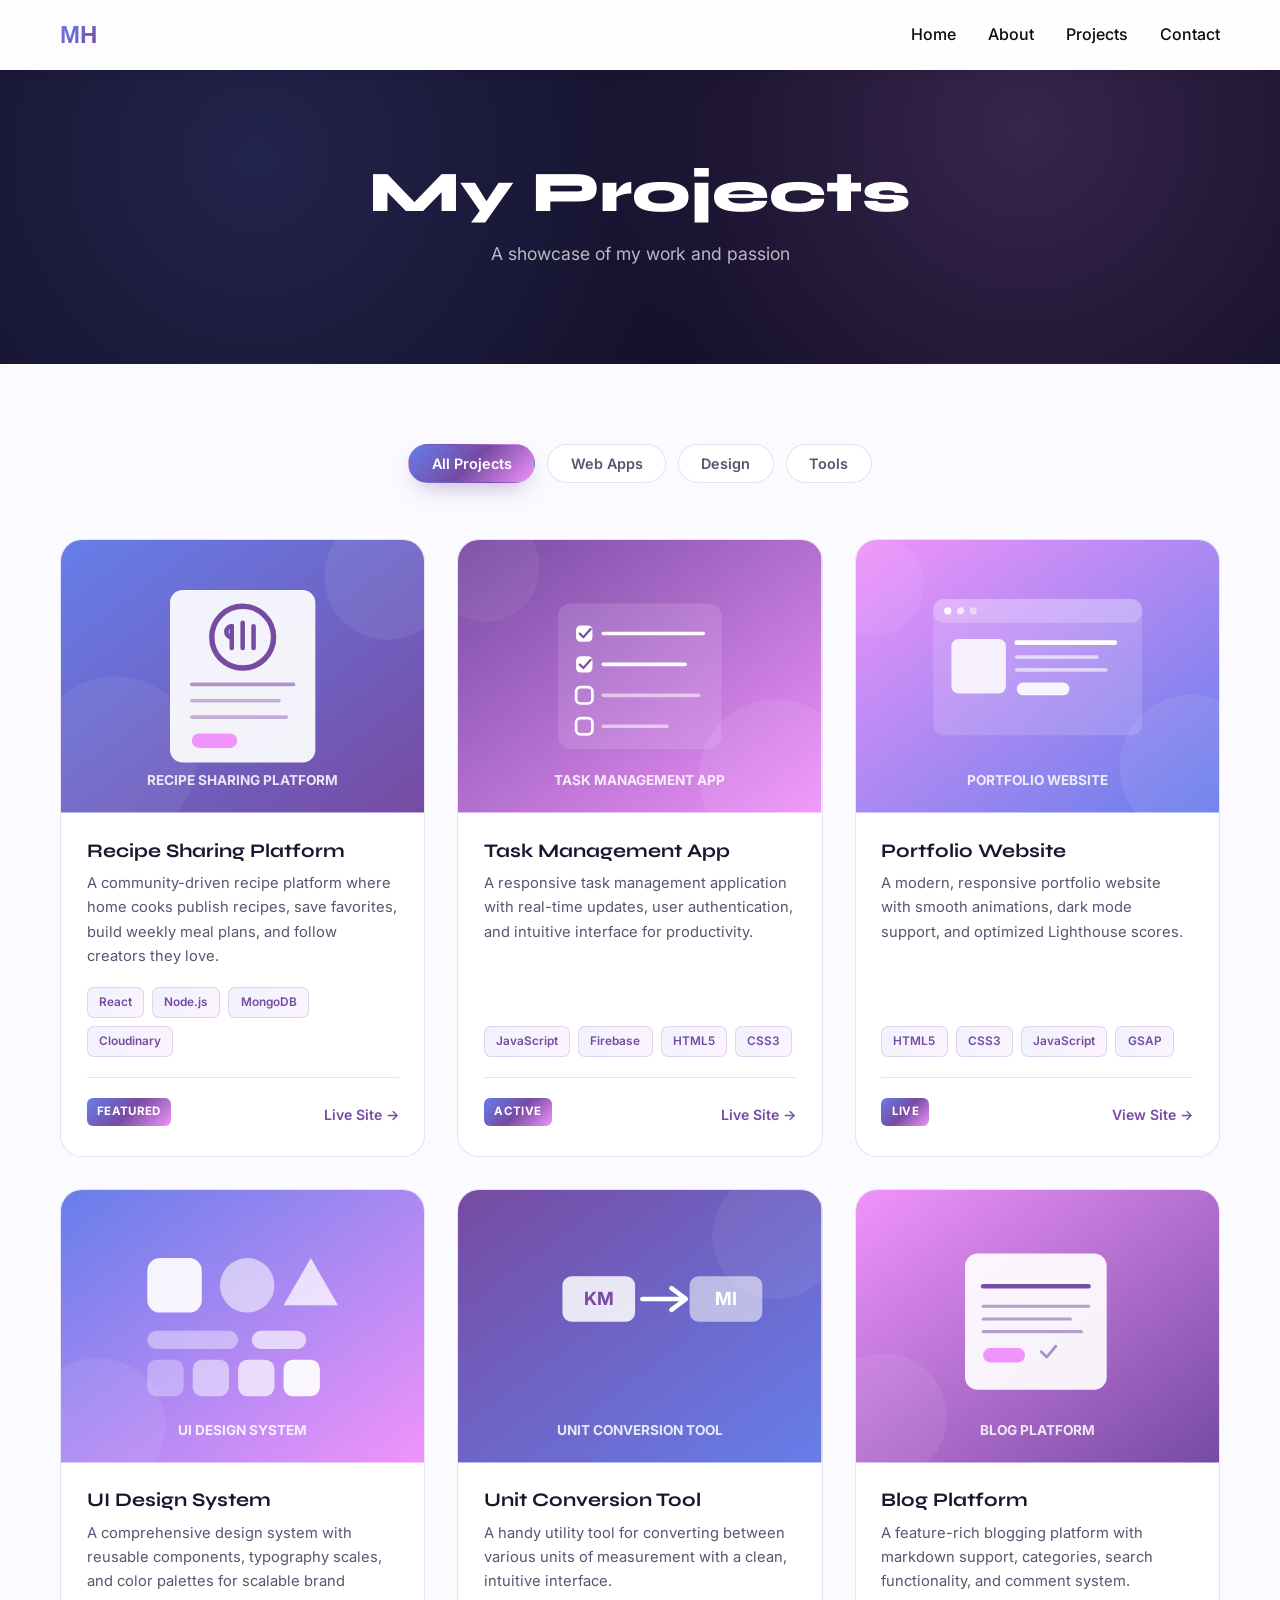
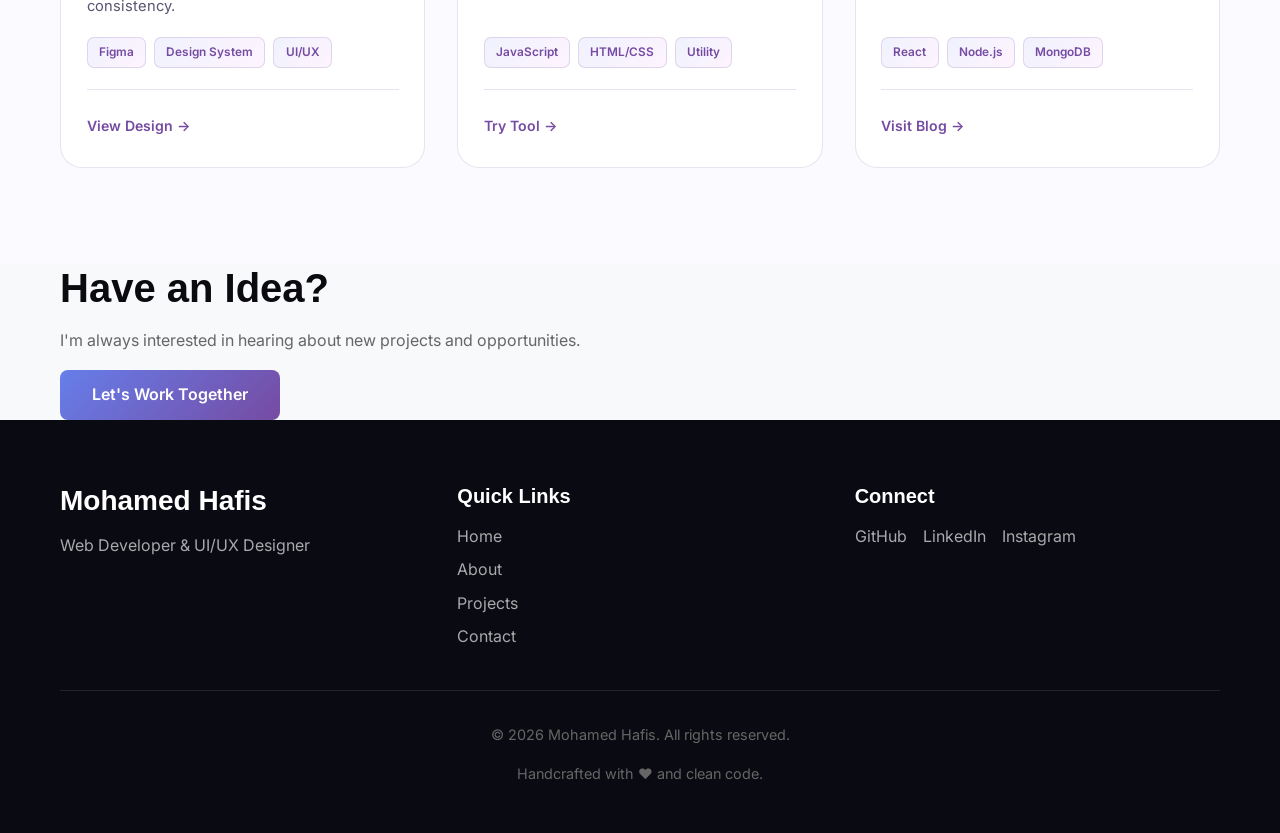
==== commit 34946b6c: "Update projects.html" ====
--- a/pages/projects.html
+++ b/pages/projects.html
@@ -888,234 +888,3 @@
             </div>
         </div>
     </footer>
-
-    <!-- ============================================================
-         PROJECT BRIEF DETAIL VIEW (modal)
-         Populated dynamically by JS from each .portfolio-item's
-         data-* attributes. role="dialog" + aria-modal for a11y.
-         ============================================================ -->
-    <div class="brief-backdrop" id="briefBackdrop" hidden>
-        <div class="brief-modal"
-             id="briefModal"
-             role="dialog"
-             aria-modal="true"
-             aria-labelledby="briefTitle"
-             tabindex="-1">
-            <button type="button" class="brief-close" id="briefClose" aria-label="Close project brief">
-                <svg viewBox="0 0 24 24" width="20" height="20" aria-hidden="true">
-                    <path d="M5 5l14 14M19 5L5 19" stroke="currentColor" stroke-width="2.4" stroke-linecap="round"/>
-                </svg>
-            </button>
-
-            <div class="brief-media" id="briefMedia"></div>
-
-            <div class="brief-body">
-                <span class="brief-badge" id="briefBadge" hidden></span>
-                <h2 class="brief-title" id="briefTitle"></h2>
-                <p class="brief-description" id="briefDescription"></p>
-
-                <div class="brief-tags" id="briefTags"></div>
-
-                <div class="brief-actions" id="briefActions"></div>
-            </div>
-        </div>
-    </div>
-
-    <script src="../assets/js/script.js"></script>
-    <script src="../assets/js/portfolio-filter.js"></script>
-    <script src="../assets/js/project-brief.js"></script>
-</body>
-</html>
-/* ============================================================
-   PROJECT BRIEF DETAIL VIEW
-   Reads data-* attributes off each .portfolio-item, builds a
-   detail view dynamically, and shows it in the modal overlay.
-   No build step, no dependencies — vanilla JS only.
-   ============================================================ */
-(function () {
-    'use strict';
-
-    var backdrop = document.getElementById('briefBackdrop');
-    var modal = document.getElementById('briefModal');
-    var closeBtn = document.getElementById('briefClose');
-    var mediaEl = document.getElementById('briefMedia');
-    var badgeEl = document.getElementById('briefBadge');
-    var titleEl = document.getElementById('briefTitle');
-    var descEl = document.getElementById('briefDescription');
-    var tagsEl = document.getElementById('briefTags');
-    var actionsEl = document.getElementById('briefActions');
-
-    if (!backdrop || !modal) return; // markup not present — bail safely
-
-    var lastFocusedEl = null;
-
-    /**
-     * Parses a "Label::href::variant|Label::href::variant" string
-     * (set via data-actions on each card) into an array of action objects.
-     * variant is "primary" or "secondary"; defaults to "secondary".
-     */
-    function parseActions(raw) {
-        if (!raw) return [];
-        return raw.split('|').map(function (chunk) {
-            var parts = chunk.split('::');
-            return {
-                label: (parts[0] || 'View').trim(),
-                href: (parts[1] || '#').trim(),
-                variant: (parts[2] || 'secondary').trim()
-            };
-        });
-    }
-
-    function parseTags(raw) {
-        if (!raw) return [];
-        return raw.split(',').map(function (t) { return t.trim(); }).filter(Boolean);
-    }
-
-    /** Pulls the data needed for the brief view straight off the card element. */
-    function getProjectData(card) {
-        var svgSource = card.querySelector('.portfolio-image svg');
-        return {
-            title: card.dataset.title || card.querySelector('h3') ? (card.dataset.title || card.querySelector('h3').textContent) : 'Project',
-            description: card.dataset.description || (card.querySelector('.portfolio-content p') || {}).textContent || '',
-            tags: parseTags(card.dataset.tags),
-            badge: card.dataset.badge || '',
-            actions: parseActions(card.dataset.actions),
-            svgMarkup: svgSource ? svgSource.outerHTML : ''
-        };
-    }
-
-    /** Renders the project data into the modal's DOM nodes. */
-    function populateBrief(data) {
-        mediaEl.innerHTML = data.svgMarkup;
-
-        if (data.badge) {
-            badgeEl.textContent = data.badge;
-            badgeEl.hidden = false;
-        } else {
-            badgeEl.hidden = true;
-        }
-
-        titleEl.textContent = data.title;
-        descEl.textContent = data.description;
-
-        tagsEl.innerHTML = '';
-        data.tags.forEach(function (tag) {
-            var span = document.createElement('span');
-            span.className = 'tag';
-            span.textContent = tag;
-            tagsEl.appendChild(span);
-        });
-
-        actionsEl.innerHTML = '';
-        data.actions.forEach(function (action) {
-            var a = document.createElement('a');
-            a.className = 'brief-btn ' + (action.variant === 'primary' ? 'primary' : 'secondary');
-            a.href = action.href;
-            a.textContent = action.label;
-            // External/placeholder links open in a new tab; keep same-page anchors local.
-            if (action.href && action.href !== '#') {
-                a.target = '_blank';
-                a.rel = 'noopener noreferrer';
-            }
-            actionsEl.appendChild(a);
-        });
-    }
-
-    function openBrief(card) {
-        lastFocusedEl = document.activeElement;
-        populateBrief(getProjectData(card));
-
-        backdrop.hidden = false;
-        document.body.classList.add('brief-open');
-
-        // Next frame, trigger the transition + move focus into the dialog.
-        requestAnimationFrame(function () {
-            backdrop.classList.add('is-visible');
-            modal.focus();
-        });
-
-        document.addEventListener('keydown', onKeydown);
-    }
-
-    function closeBrief() {
-        backdrop.classList.remove('is-visible');
-        document.body.classList.remove('brief-open');
-        document.removeEventListener('keydown', onKeydown);
-
-        // Wait for the closing transition before hiding from the a11y tree.
-        var done = false;
-        function finish() {
-            if (done) return;
-            done = true;
-            backdrop.hidden = true;
-            if (lastFocusedEl && typeof lastFocusedEl.focus === 'function') {
-                lastFocusedEl.focus();
-            }
-        }
-        modal.addEventListener('transitionend', finish, { once: true });
-        setTimeout(finish, 400); // fallback in case transitionend doesn't fire
-    }
-
-    function onKeydown(e) {
-        if (e.key === 'Escape') {
-            closeBrief();
-            return;
-        }
-        if (e.key === 'Tab') {
-            trapFocus(e);
-        }
-    }
-
-    /** Keeps Tab/Shift+Tab cycling within the modal while it's open. */
-    function trapFocus(e) {
-        var focusable = modal.querySelectorAll(
-            'a[href], button, [tabindex]:not([tabindex="-1"])'
-        );
-        if (!focusable.length) return;
-
-        var first = focusable[0];
-        var last = focusable[focusable.length - 1];
-
-        if (e.shiftKey && document.activeElement === first) {
-            e.preventDefault();
-            last.focus();
-        } else if (!e.shiftKey && document.activeElement === last) {
-            e.preventDefault();
-            first.focus();
-        }
-    }
-
-    // ---- Event delegation: one listener handles every current AND future card ----
-    document.addEventListener('click', function (e) {
-        var trigger = e.target.closest('[data-open-brief]');
-        var card = e.target.closest('.portfolio-item');
-
-        if (trigger) {
-            e.preventDefault();
-            e.stopPropagation();
-            openBrief(card);
-            return;
-        }
-
-        if (card && !e.target.closest('a')) {
-            // Clicked the card itself (not a specific link inside it).
-            openBrief(card);
-        }
-    });
-
-    // Keyboard activation (Enter / Space) for cards focused via Tab.
-    document.addEventListener('keydown', function (e) {
-        if (e.key !== 'Enter' && e.key !== ' ') return;
-        var card = e.target.closest('.portfolio-item');
-        if (!card) return;
-        e.preventDefault();
-        openBrief(card);
-    });
-
-    closeBtn.addEventListener('click', closeBrief);
-
-    // Click on the dimmed backdrop (outside the modal) also closes it.
-    backdrop.addEventListener('click', function (e) {
-        if (e.target === backdrop) closeBrief();
-    });
-})();
